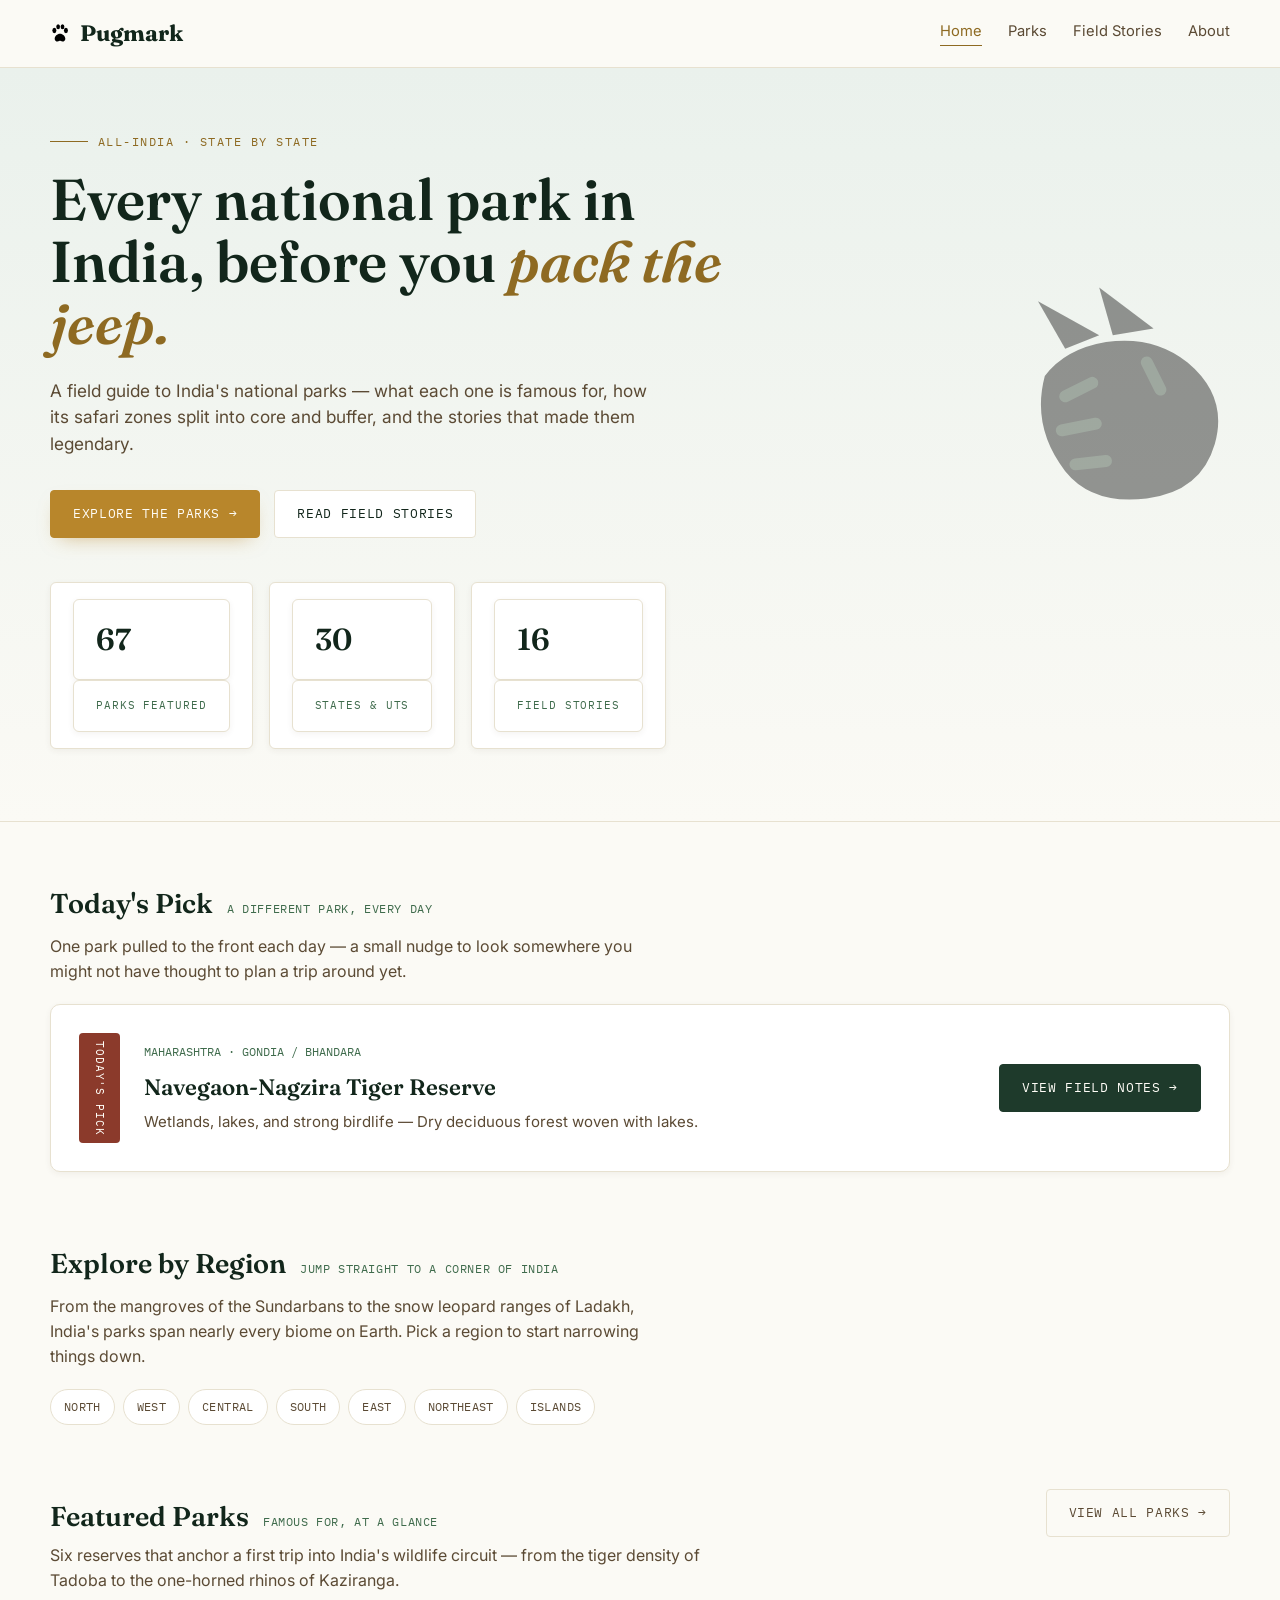
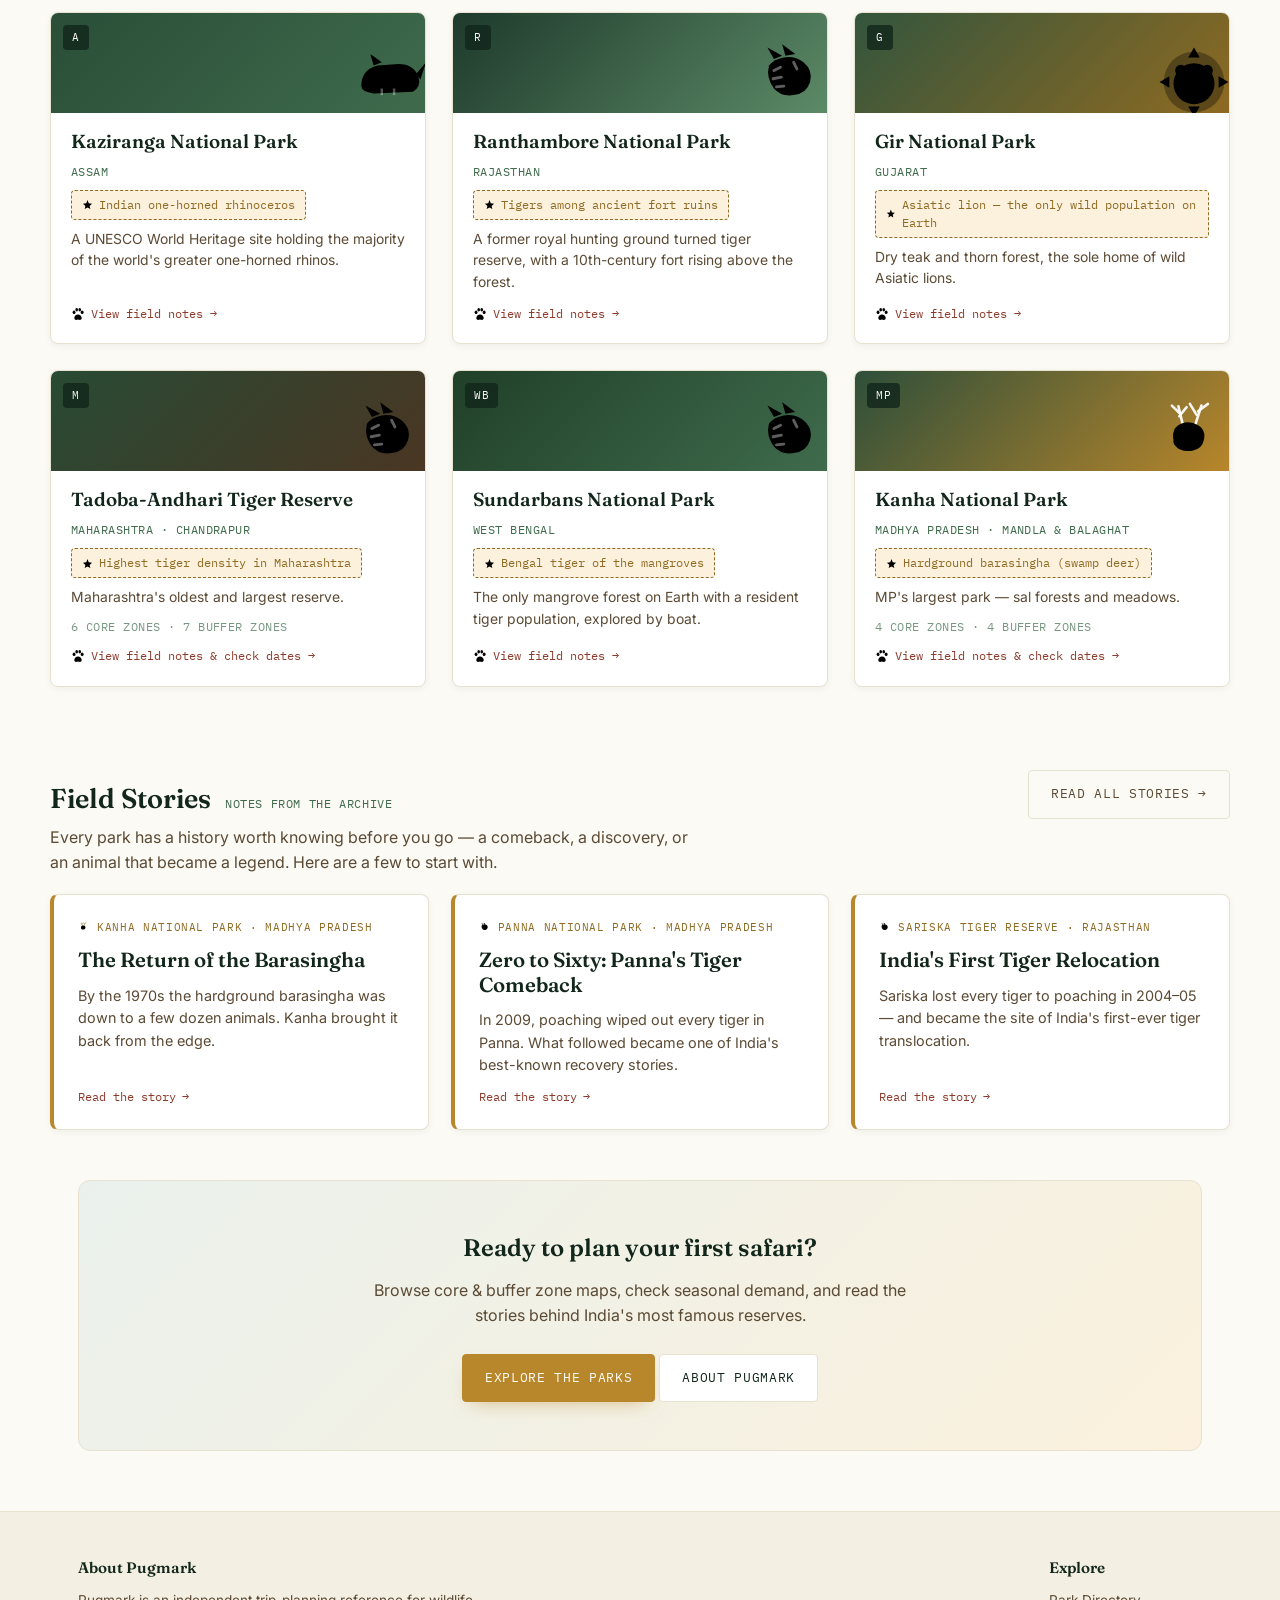
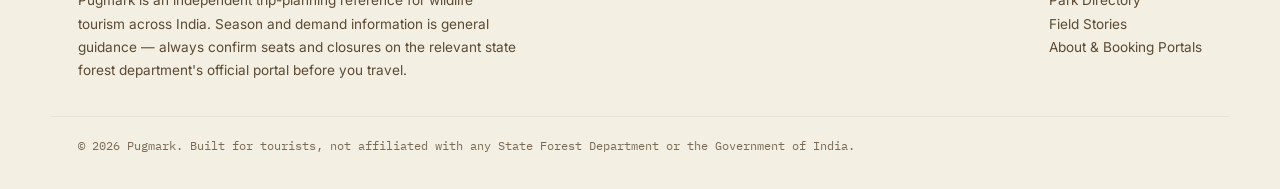
==== pugmark/index.html @ 891b92b7 "Redesign Pugmark with a light theme, wildlife icons, and richer copy - Replace the dark forest palet" ====
<!DOCTYPE html>
<html lang="en">
<head>
<meta charset="UTF-8">
<meta name="viewport" content="width=device-width, initial-scale=1.0">
<title>Pugmark — A Field Guide to India's National Parks</title>
<meta name="description" content="Every national park in India — what each is famous for, safari core/buffer zones, seasonal demand, and the field stories behind them.">
<link rel="icon" href="data:image/svg+xml,%3Csvg xmlns='http://www.w3.org/2000/svg' viewBox='0 0 64 64'%3E%3Crect width='64' height='64' rx='14' fill='%231E3A2B'/%3E%3Cg fill='%23B8862B'%3E%3Cpath d='M32 34c-9 0-17 8-17 16 0 6 4 9 9 9 4 0 7-2 8-2s4 2 8 2c5 0 9-3 9-9 0-8-8-16-17-16z'/%3E%3Cellipse cx='14' cy='24' rx='6.5' ry='8.5'/%3E%3Cellipse cx='26' cy='12' rx='6' ry='8'/%3E%3Cellipse cx='40' cy='12' rx='6' ry='8'/%3E%3Cellipse cx='51' cy='24' rx='6.5' ry='8.5'/%3E%3C/g%3E%3C/svg%3E">
<link rel="preconnect" href="https://fonts.googleapis.com">
<link href="https://fonts.googleapis.com/css2?family=Fraunces:opsz,wght@9..144,400;9..144,500;9..144,600;9..144,700&family=Inter:wght@400;500;600;700&family=IBM+Plex+Mono:wght@400;500;600&display=swap" rel="stylesheet">
<link rel="stylesheet" href="assets/style.css">
<script>document.documentElement.classList.add('js');</script>
</head>
<body>
<a href="#main" class="skip-link">Skip to content</a>

<svg width="0" height="0" style="position:absolute">
  <symbol id="pawIcon" viewBox="0 0 64 64"><path d="M32 34c-9 0-17 8-17 16 0 6 4 9 9 9 4 0 7-2 8-2s4 2 8 2c5 0 9-3 9-9 0-8-8-16-17-16z"/><ellipse cx="14" cy="24" rx="6.5" ry="8.5"/><ellipse cx="26" cy="12" rx="6" ry="8"/><ellipse cx="40" cy="12" rx="6" ry="8"/><ellipse cx="51" cy="24" rx="6.5" ry="8.5"/></symbol>
  <symbol id="starIcon" viewBox="0 0 24 24"><path d="M12 2 L14.7 9.3 L22 10.2 L16.6 15.1 L18.2 22 L12 18.3 L5.8 22 L7.4 15.1 L2 10.2 L9.3 9.3 Z"/></symbol>
  <symbol id="icon-tiger" viewBox="0 0 100 100">
    <path d="M28,22 L20,8 L38,18 Z"/>
    <path d="M42,18 L38,4 L54,16 Z"/>
    <path d="M22,30 Q18,45 28,58 Q36,68 52,66 Q68,64 72,50 Q76,36 64,26 Q54,18 40,20 Q28,22 22,30 Z"/>
    <g stroke="currentColor" stroke-width="3.5" stroke-linecap="round" fill="none" opacity="0.4">
      <path d="M28,36 L36,32"/><path d="M27,46 L37,44"/><path d="M31,56 L40,55"/><path d="M52,26 L56,34"/>
    </g>
  </symbol>
  <symbol id="icon-lion" viewBox="0 0 100 100">
    <circle cx="50" cy="50" r="37" opacity="0.32"/>
    <path d="M50,8 L57,20 L43,20 Z"/><path d="M92,50 L80,57 L80,43 Z"/>
    <path d="M50,92 L43,80 L57,80 Z"/><path d="M8,50 L20,43 L20,57 Z"/>
    <circle cx="50" cy="52" r="25"/>
    <circle cx="34" cy="36" r="7"/><circle cx="66" cy="36" r="7"/>
  </symbol>
  <symbol id="icon-rhino" viewBox="0 0 100 100">
    <path d="M15,55 Q15,35 35,30 L60,28 Q80,28 85,45 Q88,55 78,62 L30,64 Q15,62 15,55 Z"/>
    <path d="M82,40 L94,26 L87,47 Z"/>
    <path d="M30,30 L26,16 L40,26 Z"/>
    <g fill="none" stroke="currentColor" stroke-width="3" opacity="0.35">
      <path d="M40,58 L40,66"/><path d="M55,58 L55,66"/>
    </g>
  </symbol>
  <symbol id="icon-elephant" viewBox="0 0 100 100">
    <path d="M62,30 Q90,30 88,55 Q86,72 62,64 Q75,50 70,38 Q68,32 62,30 Z" opacity="0.85"/>
    <circle cx="45" cy="42" r="26"/>
    <path d="M35,60 Q29,75 37,86 Q41,91 47,86 Q43,80 41,72 Q39,64 41,58 Z"/>
  </symbol>
  <symbol id="icon-leopard" viewBox="0 0 100 100">
    <path d="M26,24 L20,10 L36,20 Z"/><path d="M46,20 L44,6 L58,18 Z"/>
    <path d="M20,32 Q16,47 27,59 Q35,68 51,65 Q66,62 70,48 Q73,34 61,25 Q51,17 38,20 Q26,23 20,32 Z"/>
    <g opacity="0.4">
      <circle cx="32" cy="38" r="3.4"/><circle cx="44" cy="30" r="3.4"/><circle cx="56" cy="36" r="3.4"/>
      <circle cx="30" cy="50" r="3.4"/><circle cx="46" cy="52" r="3.4"/><circle cx="60" cy="48" r="3.4"/>
    </g>
  </symbol>
  <symbol id="icon-snowleopard" viewBox="0 0 100 100">
    <path d="M70,70 Q92,64 90,44 Q88,28 72,26" stroke="currentColor" stroke-width="11" fill="none" stroke-linecap="round" opacity="0.5"/>
    <path d="M26,24 L19,9 L36,20 Z"/><path d="M46,20 L44,5 L59,18 Z"/>
    <path d="M20,32 Q15,48 27,60 Q35,69 51,66 Q67,63 71,48 Q74,33 61,24 Q51,16 38,19 Q25,22 20,32 Z"/>
    <g opacity="0.35">
      <circle cx="32" cy="38" r="3.2"/><circle cx="45" cy="30" r="3.2"/><circle cx="57" cy="37" r="3.2"/>
      <circle cx="30" cy="51" r="3.2"/><circle cx="47" cy="53" r="3.2"/>
    </g>
  </symbol>
  <symbol id="icon-deer" viewBox="0 0 100 100">
    <g stroke="currentColor" stroke-width="3.2" fill="none" stroke-linecap="round">
      <path d="M36,30 L31,9"/><path d="M32,17 L23,8"/><path d="M32,21 L41,10"/>
      <path d="M52,30 L59,8"/><path d="M55,15 L67,6"/><path d="M53,19 L45,6"/>
    </g>
    <path d="M25,50 Q22,35 35,30 Q45,26 55,32 Q65,38 62,50 Q60,61 48,63 Q34,65 28,58 Q24,55 25,50 Z"/>
  </symbol>
  <symbol id="icon-bird" viewBox="0 0 100 100">
    <path d="M38,22 L34,7 L46,20 Z"/>
    <circle cx="46" cy="46" r="23"/>
    <path d="M66,44 L88,36 L68,54 Z"/>
    <path d="M30,58 Q18,68 8,64 Q20,78 38,72 Z" opacity="0.75"/>
  </symbol>
  <symbol id="icon-primate" viewBox="0 0 100 100">
    <circle cx="26" cy="42" r="11"/><circle cx="74" cy="42" r="11"/>
    <circle cx="50" cy="48" r="29"/>
    <ellipse cx="50" cy="56" rx="15" ry="13" opacity="0.4"/>
  </symbol>
  <symbol id="icon-crocodile" viewBox="0 0 100 100">
    <path d="M8,55 Q8,45 24,44 L82,39 Q95,39 95,48 Q95,55 82,55 L24,58 Q8,60 8,55 Z"/>
    <g>
      <path d="M28,44 L32,34 L37,44 Z"/><path d="M42,42 L46,32 L51,42 Z"/><path d="M56,41 L60,31 L65,41 Z"/>
    </g>
    <circle cx="27" cy="41" r="4"/>
  </symbol>
  <symbol id="icon-leaf" viewBox="0 0 100 100">
    <path d="M50,10 C75,20 85,45 65,70 C55,82 40,85 30,80 C20,60 25,30 50,10 Z"/>
    <path d="M50,14 C48,35 45,60 32,78" stroke="currentColor" stroke-width="2.6" fill="none" opacity="0.5" stroke-linecap="round"/>
  </symbol>
</svg>

<header class="site" id="siteHeader">
  <div class="wrap topbar">
    <a href="index.html" class="wordmark"><svg class="paw"><use href="#pawIcon"/></svg> Pugmark</a>
    <button class="nav-toggle" id="navToggle" aria-label="Toggle menu" aria-expanded="false">
      <svg class="icon-menu" viewBox="0 0 24 24" fill="none" stroke="currentColor" stroke-width="2"><line x1="3" y1="6.5" x2="21" y2="6.5"/><line x1="3" y1="12" x2="21" y2="12"/><line x1="3" y1="17.5" x2="21" y2="17.5"/></svg>
      <svg class="icon-x" viewBox="0 0 24 24" fill="none" stroke="currentColor" stroke-width="2"><line x1="5" y1="5" x2="19" y2="19"/><line x1="19" y1="5" x2="5" y2="19"/></svg>
    </button>
    <nav class="nav-links">
      <a href="index.html">Home</a>
      <a href="parks.html">Parks</a>
      <a href="stories.html">Field Stories</a>
      <a href="about.html">About</a>
    </nav>
  </div>
</header>

<main id="main">
  <div class="hero-band">
    <div class="wrap hero">
      <div class="eyebrow reveal"><span class="rule"></span> All-India · State by State</div>
      <h1 class="reveal reveal-1">Every national park in India, before you <em>pack the jeep.</em></h1>
      <p class="lead reveal reveal-2">A field guide to India's national parks — what each one is famous for, how its safari zones split into core and buffer, and the stories that made them legendary.</p>
      <div class="btn-row reveal reveal-3">
        <a class="btn btn-primary" href="parks.html">Explore the parks →</a>
        <a class="btn btn-outline" href="stories.html">Read field stories</a>
      </div>
      <div class="stats reveal reveal-4">
        <div><div class="num" id="statTotal">0</div><div class="lbl">Parks Featured</div></div>
        <div><div class="num" id="statStates">0</div><div class="lbl">States &amp; UTs</div></div>
        <div><div class="num" id="statStories">0</div><div class="lbl">Field Stories</div></div>
      </div>
    </div>
    <svg class="hero-art" viewBox="0 0 100 100" aria-hidden="true"><use href="#icon-tiger"/></svg>
  </div>

  <section class="wrap" style="padding:52px 0 10px">
    <div class="section-heading reveal">
      <h2>Today's Pick</h2>
      <span class="sub">A different park, every day</span>
    </div>
    <p class="reveal reveal-1" style="color:var(--bark); max-width:60ch; margin-top:10px">One park pulled to the front each day — a small nudge to look somewhere you might not have thought to plan a trip around yet.</p>
    <div class="potd reveal reveal-1" id="parkOfDay" style="margin-top:20px"></div>
  </section>

  <section class="wrap" style="padding:52px 0 10px">
    <div class="section-heading reveal">
      <h2>Explore by Region</h2>
      <span class="sub">Jump straight to a corner of India</span>
    </div>
    <p class="reveal reveal-1" style="color:var(--bark); max-width:60ch; margin-top:10px">From the mangroves of the Sundarbans to the snow leopard ranges of Ladakh, India's parks span nearly every biome on Earth. Pick a region to start narrowing things down.</p>
    <div class="region-chips reveal reveal-1" style="margin-top:20px">
      <a href="parks.html?region=North">North</a>
      <a href="parks.html?region=West">West</a>
      <a href="parks.html?region=Central">Central</a>
      <a href="parks.html?region=South">South</a>
      <a href="parks.html?region=East">East</a>
      <a href="parks.html?region=Northeast">Northeast</a>
      <a href="parks.html?region=Islands">Islands</a>
    </div>
  </section>

  <section class="grid-section wrap">
    <div class="section-head-row reveal">
      <div class="section-heading">
        <h2>Featured Parks</h2>
        <span class="sub">Famous for, at a glance</span>
      </div>
      <a class="btn btn-ghost" href="parks.html">View all parks →</a>
    </div>
    <p class="reveal reveal-1" style="color:var(--bark); max-width:65ch; margin-top:6px">Six reserves that anchor a first trip into India's wildlife circuit — from the tiger density of Tadoba to the one-horned rhinos of Kaziranga.</p>
    <div class="grid" id="featuredGrid"></div>
  </section>

  <section class="stories-section wrap">
    <div class="section-head-row reveal">
      <div class="section-heading">
        <h2>Field Stories</h2>
        <span class="sub">Notes from the archive</span>
      </div>
      <a class="btn btn-ghost" href="stories.html">Read all stories →</a>
    </div>
    <p class="reveal reveal-1" style="color:var(--bark); max-width:65ch; margin-top:6px">Every park has a history worth knowing before you go — a comeback, a discovery, or an animal that became a legend. Here are a few to start with.</p>
    <div class="story-grid" id="storyPreviewGrid"></div>
  </section>

  <section class="wrap">
    <div class="cta-banner reveal">
      <h2>Ready to plan your first safari?</h2>
      <p>Browse core &amp; buffer zone maps, check seasonal demand, and read the stories behind India's most famous reserves.</p>
      <div class="btn-row">
        <a class="btn btn-primary" href="parks.html">Explore the parks</a>
        <a class="btn btn-outline" href="about.html">About Pugmark</a>
      </div>
    </div>
  </section>
</main>

<footer id="about">
  <div class="wrap foot-wrap">
    <div style="max-width:440px">
      <h4>About Pugmark</h4>
      <p>Pugmark is an independent trip-planning reference for wildlife tourism across India. Season and demand information is general guidance — always confirm seats and closures on the relevant state forest department's official portal before you travel.</p>
    </div>
    <div>
      <h4>Explore</h4>
      <ul>
        <li><a href="parks.html">Park Directory</a></li>
        <li><a href="stories.html">Field Stories</a></li>
        <li><a href="about.html">About &amp; Booking Portals</a></li>
      </ul>
    </div>
  </div>
  <div class="wrap foot-note">
    <span>© <span data-year></span> Pugmark. Built for tourists, not affiliated with any State Forest Department or the Government of India.</span>
  </div>
</footer>

<button class="back-to-top" id="backToTop" aria-label="Back to top"><svg viewBox="0 0 24 24" fill="none" stroke="currentColor" stroke-width="2"><line x1="4" y1="12" x2="19" y2="12"/><polyline points="13 6 19 12 13 18"/></svg></button>

<script src="assets/data.js"></script>
<script src="assets/app.js"></script>
<script src="assets/site.js"></script>
</body>
</html>
---- pugmark/assets/style.css ----
/* ============================================================
   PUGMARK — shared stylesheet
   Palette: light, white-forward field-guide look with forest-green
   and ochre as accent colors (no dark mode).
   ============================================================ */

:root{
  --canopy:#1E3A2B;
  --canopy-deep:#12261B;
  --moss:#3F6B4C;
  --moss-light:#5C8A67;
  --moss-pale:#EAF1EC;
  --ochre:#B8862B;
  --ochre-deep:#8E6A22;
  --ochre-pale:#FBF1DD;
  --rust:#8B3A2B;
  --bark:#5B4A34;
  --ink:#221E17;
  --paper-line:#E7E1D0;
  --bg:#FBFAF5;
  --bg-alt:#F3EFE2;
  --surface:#FFFFFF;
  --on-accent:#FFFDF7;
  --shadow-soft: 0 16px 32px -16px rgba(30,58,43,0.18);
  --shadow-card: 0 2px 6px rgba(74,54,35,0.06);
  --header-h: 76px;
}

*{box-sizing:border-box; margin:0; padding:0;}
html{scroll-behavior:smooth;}
body{background:var(--bg); color:var(--ink); font-family:'Inter', sans-serif; line-height:1.55; -webkit-font-smoothing:antialiased;}
h1,h2,h3,h4{font-family:'Fraunces', serif; font-weight:600; color:var(--canopy-deep);}
a{color:inherit; text-decoration:none;}
.mono{font-family:'IBM Plex Mono', monospace;}
.wrap{max-width:1180px; margin:0 auto; padding:0 28px;}
a:focus-visible, button:focus-visible, input:focus-visible, select:focus-visible{outline:3px solid var(--ochre); outline-offset:2px;}
.paw{display:inline-block; width:14px; height:14px; vertical-align:middle;}
.paw path{fill:currentColor;}
.hidden{display:none !important;}
img{max-width:100%;}

/* ---------- Reveal-on-scroll ----------
   Visible by default so content never depends on JS to be seen.
   Only hidden-then-faded-in once the page confirms JS is running (see .js below). */
.reveal{opacity:1; transform:none; transition:opacity .6s ease, transform .6s ease;}
.js .reveal{opacity:0; transform:translateY(18px);}
.js .reveal.in{opacity:1; transform:translateY(0);}
.reveal-1{transition-delay:.08s;} .reveal-2{transition-delay:.16s;} .reveal-3{transition-delay:.24s;} .reveal-4{transition-delay:.32s;}
@media (prefers-reduced-motion: reduce){
  .js .reveal{opacity:1; transform:none; transition:none;}
}

/* ---------- Skip link ---------- */
.skip-link{position:absolute; left:-999px; top:0; background:var(--ochre); color:var(--canopy-deep); padding:10px 16px; z-index:1000; font-family:'IBM Plex Mono',monospace; font-size:0.8rem;}
.skip-link:focus{left:12px; top:12px;}

/* ---------- Header / Nav ---------- */
header.site{background:rgba(251,250,245,0.92); backdrop-filter:blur(8px); color:var(--ink); position:sticky; top:0; z-index:50; border-bottom:1px solid var(--paper-line); transition:box-shadow .25s ease;}
header.site.scrolled{box-shadow:0 6px 18px -14px rgba(30,58,43,0.35);}
.topbar{display:flex; align-items:center; justify-content:space-between; padding:16px 0; position:relative; z-index:3; gap:18px;}
.wordmark{display:flex; align-items:center; gap:10px; font-family:'Fraunces', serif; font-size:1.4rem; font-weight:700; color:var(--canopy-deep); flex-shrink:0;}
.wordmark .paw{color:var(--ochre); width:20px; height:20px;}
.nav-links{display:flex; gap:26px; font-size:0.92rem; color:var(--bark); align-items:center;}
.nav-links a{border-bottom:1px solid transparent; padding-bottom:2px; cursor:pointer; white-space:nowrap;}
.nav-links a:hover{border-color:var(--ochre); color:var(--canopy-deep);}
.nav-links a.active{color:var(--ochre-deep); border-color:var(--ochre-deep);}
.nav-toggle{display:none; background:none; border:none; color:var(--canopy-deep); cursor:pointer; padding:6px;}
.nav-toggle svg{width:24px; height:24px;}
.nav-toggle .icon-x{display:none;}
header.site.menu-open .nav-toggle .icon-menu{display:none;}
header.site.menu-open .nav-toggle .icon-x{display:block;}

@media (max-width:860px){
  .nav-links{position:fixed; top:var(--header-h); left:0; right:0; background:var(--surface); border-bottom:1px solid var(--paper-line); flex-direction:column; align-items:flex-start; gap:2px; padding:8px 28px 20px; transform:translateY(-8px); opacity:0; pointer-events:none; transition:opacity .18s ease, transform .18s ease; max-height:calc(100vh - var(--header-h)); overflow-y:auto;}
  header.site.menu-open .nav-links{opacity:1; transform:translateY(0); pointer-events:auto;}
  .nav-links a{width:100%; padding:12px 0; border-bottom:1px solid var(--paper-line) !important;}
  .nav-toggle{display:flex;}
}

/* ---------- Hero ---------- */
.hero-band{background:linear-gradient(180deg, var(--moss-pale) 0%, var(--bg) 100%); position:relative; overflow:hidden; border-bottom:1px solid var(--paper-line);}
.hero{position:relative; z-index:2; padding:64px 0 72px;}
.hero .eyebrow{font-family:'IBM Plex Mono', monospace; font-size:0.78rem; letter-spacing:0.12em; text-transform:uppercase; color:var(--ochre-deep); margin-bottom:18px; display:flex; align-items:center; gap:10px;}
.hero .eyebrow .rule{height:1px; width:38px; background:var(--ochre-deep); display:inline-block;}
.hero h1{color:var(--canopy-deep); font-size:clamp(2.2rem, 5vw, 3.6rem); line-height:1.08; max-width:19ch; font-weight:600;}
.hero h1 em{font-style:italic; color:var(--ochre-deep);}
.hero p.lead{margin-top:22px; max-width:56ch; color:var(--bark); font-size:1.08rem;}
.hero .btn-row{display:flex; gap:14px; margin-top:32px; flex-wrap:wrap;}
.hero .stats{display:flex; gap:16px; margin-top:44px; flex-wrap:wrap;}
.hero .stats div{background:var(--surface); border:1px solid var(--paper-line); border-radius:6px; padding:16px 22px; box-shadow:var(--shadow-card);}
.hero .stats .num{font-family:'Fraunces',serif; font-size:1.9rem; color:var(--canopy-deep); font-weight:600;}
.hero .stats .lbl{font-family:'IBM Plex Mono', monospace; font-size:0.7rem; text-transform:uppercase; letter-spacing:0.08em; color:var(--moss);}
.hero-art{position:absolute; right:-30px; top:50%; transform:translateY(-50%); width:340px; height:340px; color:var(--moss-light); opacity:0.4; pointer-events:none; z-index:1;}
.hero-art .leaf-back{position:absolute; inset:0; color:var(--ochre); opacity:0.5; width:70%; height:70%; top:15%; left:15%;}
@media (max-width:980px){ .hero-art{display:none;} }

/* Small page hero (non-home pages) */
.page-hero{background:linear-gradient(180deg, var(--moss-pale) 0%, var(--bg) 100%); padding:40px 0 48px; border-bottom:1px solid var(--paper-line);}
.page-hero .eyebrow{font-family:'IBM Plex Mono', monospace; font-size:0.76rem; letter-spacing:0.1em; text-transform:uppercase; color:var(--ochre-deep); margin-bottom:10px;}
.page-hero h1{color:var(--canopy-deep); font-size:clamp(1.9rem, 4vw, 2.6rem);}
.page-hero p{margin-top:14px; max-width:60ch; color:var(--bark);}
.breadcrumb{font-family:'IBM Plex Mono', monospace; font-size:0.74rem; color:var(--bark); margin-bottom:16px; display:flex; gap:8px; flex-wrap:wrap; align-items:center;}
.breadcrumb a:hover{color:var(--ochre-deep);}
.breadcrumb .sep{opacity:0.5;}

/* ---------- Buttons ---------- */
.btn{display:inline-flex; align-items:center; gap:8px; font-family:'IBM Plex Mono', monospace; font-size:0.82rem; text-transform:uppercase; letter-spacing:0.05em; padding:13px 22px; border-radius:4px; cursor:pointer; border:1.5px solid transparent; transition:transform .15s ease, background .15s ease, border-color .15s ease, box-shadow .15s ease;}
.btn:hover{transform:translateY(-2px);}
.btn-primary{background:var(--ochre); color:var(--on-accent); border-color:var(--ochre); box-shadow:0 8px 20px -10px rgba(184,134,43,0.6);}
.btn-primary:hover{background:var(--ochre-deep); border-color:var(--ochre-deep);}
.btn-outline{background:var(--surface); color:var(--canopy-deep); border-color:var(--paper-line);}
.btn-outline:hover{border-color:var(--canopy);}
.btn-dark{background:var(--canopy); color:var(--on-accent); border-color:var(--canopy);}
.btn-dark:hover{background:var(--canopy-deep); border-color:var(--canopy-deep);}
.btn-ghost{background:transparent; color:var(--bark); border-color:var(--paper-line);}
.btn-ghost:hover{background:var(--bg-alt); border-color:var(--bark);}

/* ---------- Controls (search/filter) ---------- */
.controls{position:sticky; top:var(--header-h); z-index:20; background:var(--bg); border-bottom:1px solid var(--paper-line); padding:18px 0;}
.controls .row{display:flex; gap:14px; align-items:center; flex-wrap:wrap;}
.search-box{flex:1 1 240px; position:relative;}
.search-box input{width:100%; padding:12px 16px 12px 40px; border:1.5px solid var(--paper-line); background:var(--surface); border-radius:6px; font-family:'Inter',sans-serif; font-size:0.96rem; color:var(--ink);}
.search-box input:focus{border-color:var(--moss);}
.search-box input::placeholder{color:#9b8f76;}
.search-box svg{position:absolute; left:13px; top:50%; transform:translateY(-50%); width:16px; height:16px; opacity:0.55;}
select.state-select{font-family:'IBM Plex Mono', monospace; font-size:0.8rem; padding:11px 14px; border:1.5px solid var(--paper-line); background:var(--surface); color:var(--ink); border-radius:6px; min-width:180px;}
.region-chips{display:flex; gap:8px; flex-wrap:wrap; margin-top:12px;}
.region-chips button, .region-chips a{font-family:'IBM Plex Mono', monospace; font-size:0.72rem; letter-spacing:0.03em; padding:8px 13px; border:1.5px solid var(--paper-line); background:var(--surface); color:var(--bark); cursor:pointer; border-radius:20px; text-transform:uppercase; display:inline-block; transition:background .15s ease, border-color .15s ease, color .15s ease;}
.region-chips button:hover, .region-chips a:hover{border-color:var(--moss); color:var(--canopy-deep);}
.region-chips button.active{background:var(--canopy); color:var(--on-accent); border-color:var(--canopy);}
.result-count{font-family:'IBM Plex Mono', monospace; font-size:0.78rem; color:var(--bark); opacity:0.75; margin-top:12px;}

/* ---------- Grid / Cards ---------- */
.grid-section{padding:52px 0 30px;}
.grid{display:grid; grid-template-columns:repeat(auto-fill, minmax(300px, 1fr)); gap:26px; margin-top:20px;}
.card{background:var(--surface); border:1px solid var(--paper-line); border-radius:8px; overflow:hidden; cursor:pointer; transition:transform .18s ease, box-shadow .18s ease, border-color .18s ease; display:flex; flex-direction:column; box-shadow:var(--shadow-card);}
.card:hover{transform:translateY(-4px); box-shadow:var(--shadow-soft); border-color:var(--moss-light);}
.card-art{height:100px; position:relative; overflow:hidden; display:flex; align-items:flex-end; padding:0;}
.card-badge{position:absolute; top:12px; left:12px; z-index:2; font-family:'IBM Plex Mono', monospace; font-size:0.66rem; text-transform:uppercase; letter-spacing:0.06em; background:rgba(18,38,27,0.82); color:var(--on-accent); padding:4px 9px; border-radius:4px;}
.card-animal{position:absolute; right:-6px; bottom:-10px; width:82px; height:82px; color:rgba(255,255,255,0.92); pointer-events:none; transition:transform .25s ease;}
.card:hover .card-animal{transform:scale(1.08) translateY(-2px);}
.card-body{padding:18px 20px 20px; display:flex; flex-direction:column; gap:9px; flex:1;}
.card-body h3{font-size:1.18rem; line-height:1.18;}
.card-loc{font-family:'IBM Plex Mono', monospace; font-size:0.74rem; color:var(--moss); text-transform:uppercase; letter-spacing:0.04em;}
.famous-chip{display:inline-flex; align-items:center; gap:6px; font-family:'IBM Plex Mono', monospace; font-size:0.72rem; background:var(--ochre-pale); border:1px dashed var(--ochre-deep); color:var(--ochre-deep); padding:5px 10px; border-radius:4px; width:fit-content;}
.famous-chip svg{width:11px; height:11px;}
.card-note{font-size:0.87rem; color:var(--bark); flex:1;}
.card-cta{font-family:'IBM Plex Mono', monospace; font-size:0.76rem; color:var(--rust); display:flex; align-items:center; gap:6px; margin-top:2px;}
.card:hover .card-cta{text-decoration:underline;}
.s-closed{background:#B6503E;} .s-veryhigh{background:#8E6A22;} .s-high{background:#B8862B;} .s-moderate{background:#7C9A75;} .s-low{background:#3F6B4C;}

.section-heading{display:flex; align-items:baseline; gap:14px; margin-top:8px; flex-wrap:wrap;}
.section-heading h2{font-size:1.7rem;}
.section-heading .sub{font-family:'IBM Plex Mono', monospace; font-size:0.76rem; color:var(--moss); text-transform:uppercase; letter-spacing:0.05em;}
.section-head-row{display:flex; align-items:flex-end; justify-content:space-between; gap:20px; flex-wrap:wrap;}

/* ---------- Park-of-the-day ---------- */
.potd{background:var(--surface); border:1px solid var(--paper-line); border-radius:10px; padding:28px; display:grid; grid-template-columns:auto 1fr auto; gap:24px; align-items:center; box-shadow:var(--shadow-card);}
.potd .potd-badge{font-family:'IBM Plex Mono', monospace; font-size:0.7rem; text-transform:uppercase; letter-spacing:0.08em; color:var(--on-accent); background:var(--rust); padding:8px 12px; border-radius:4px; writing-mode:vertical-rl; text-orientation:mixed;}
.potd h3{font-size:1.4rem; margin-bottom:6px;}
.potd .potd-loc{font-family:'IBM Plex Mono', monospace; font-size:0.78rem; color:var(--moss); text-transform:uppercase; margin-bottom:8px;}
.potd p{font-size:0.94rem; color:var(--bark);}
@media (max-width:640px){ .potd{grid-template-columns:1fr;} .potd .potd-badge{writing-mode:horizontal-tb; width:fit-content;} }

/* ---------- Detail pages (park + story) ---------- */
.detail-hero{background:linear-gradient(180deg, var(--moss-pale) 0%, var(--bg) 100%); padding:36px 0 36px; border-bottom:1px solid var(--paper-line);}
.detail-hero-row{display:flex; align-items:center; gap:22px;}
.detail-animal{width:64px; height:64px; flex-shrink:0; color:var(--canopy); background:var(--surface); border:1px solid var(--paper-line); border-radius:50%; padding:12px; box-shadow:var(--shadow-card);}
@media (max-width:560px){ .detail-animal{display:none;} }
.detail-hero .badge{font-family:'IBM Plex Mono',monospace; font-size:0.72rem; text-transform:uppercase; letter-spacing:0.08em; color:var(--ochre-deep); margin-bottom:8px; display:block;}
.detail-hero h1{color:var(--canopy-deep); font-size:clamp(1.7rem, 4vw, 2.4rem);}
.detail-hero .loc{font-family:'IBM Plex Mono', monospace; font-size:0.82rem; color:var(--bark); margin-top:8px;}
.detail-body{padding:36px 0 70px;}
.famous-callout{display:flex; align-items:center; gap:12px; background:var(--ochre-pale); border-left:4px solid var(--ochre); padding:14px 18px; border-radius:0 6px 6px 0; margin-bottom:26px;}
.famous-callout .fc-label{font-family:'IBM Plex Mono', monospace; font-size:0.66rem; text-transform:uppercase; letter-spacing:0.07em; color:var(--ochre-deep); display:block;}
.famous-callout .fc-value{font-family:'Fraunces', serif; font-weight:600; font-size:1.15rem; color:var(--canopy-deep);}
.meta-row{display:flex; flex-wrap:wrap; gap:26px; padding-bottom:22px; margin-bottom:22px; border-bottom:1px dashed var(--paper-line);}
.meta-item .k{font-family:'IBM Plex Mono', monospace; font-size:0.68rem; text-transform:uppercase; letter-spacing:0.06em; color:var(--moss); margin-bottom:3px;}
.meta-item .v{font-family:'Fraunces', serif; font-size:1.02rem; color:var(--ink); font-weight:600;}
.desc{font-size:0.98rem; color:var(--bark); margin-bottom:26px; max-width:70ch;}
.section-label{font-family:'IBM Plex Mono', monospace; font-size:0.74rem; text-transform:uppercase; letter-spacing:0.08em; color:var(--rust); display:flex; align-items:center; gap:8px; margin-bottom:14px;}
.section-label .rule{height:1px; flex:1; background:var(--paper-line);}
.zone-group{margin-bottom:18px;}
.zone-group-title{display:flex; align-items:center; gap:8px; font-family:'IBM Plex Mono', monospace; font-size:0.7rem; text-transform:uppercase; letter-spacing:0.07em; color:var(--bark); margin-bottom:8px;}
.zone-group-title .count{color:var(--bark); opacity:0.6; text-transform:none; letter-spacing:0;}
.zones{display:flex; flex-direction:column; gap:0; border:1px solid var(--paper-line); border-radius:6px; overflow:hidden;}
.zone-row{display:flex; align-items:center; gap:14px; padding:11px 16px; font-size:0.9rem; background:var(--surface);}
.zone-row:nth-child(even){background:var(--bg-alt);}
.zone-code{font-family:'IBM Plex Mono', monospace; font-size:0.72rem; color:var(--on-accent); padding:2px 8px; border-radius:4px; min-width:34px; text-align:center;}
.zone-code.core{background:var(--canopy);}
.zone-code.buffer{background:var(--ochre-deep);}
.zone-note{font-size:0.85rem; color:var(--bark); font-style:italic; margin-top:10px; padding:10px 14px; background:var(--ochre-pale); border-left:3px solid var(--ochre); border-radius:0 4px 4px 0;}
.legend-zone{display:flex; gap:18px; margin-top:10px; flex-wrap:wrap;}
.legend-zone div{display:flex; align-items:center; gap:6px; font-family:'IBM Plex Mono', monospace; font-size:0.68rem; color:var(--bark); text-transform:uppercase;}
.legend-zone .sw{width:22px; height:12px; border-radius:2px; display:inline-block;}

.almanac{margin-bottom:30px;}
.almanac-strip{display:flex; gap:3px;}
.almanac-strip .m{flex:1; text-align:center;}
.almanac-strip .m .bar{height:34px; border-radius:4px; margin-bottom:6px;}
.almanac-strip .m .lbl{font-family:'IBM Plex Mono', monospace; font-size:0.62rem; color:var(--bark); text-transform:uppercase;}
.legend{display:flex; gap:16px; flex-wrap:wrap; margin-top:14px;}
.legend div{display:flex; align-items:center; gap:6px; font-family:'IBM Plex Mono', monospace; font-size:0.68rem; color:var(--bark); text-transform:uppercase;}
.legend span.dot{width:9px; height:9px; border-radius:1px; display:inline-block;}

.ledger{border:1px solid var(--paper-line); border-radius:8px; padding:22px 22px 24px; background:var(--surface); box-shadow:var(--shadow-card);}
.ledger-top{display:flex; gap:14px; align-items:flex-end; flex-wrap:wrap;}
.ledger label{font-family:'IBM Plex Mono', monospace; font-size:0.7rem; text-transform:uppercase; letter-spacing:0.06em; color:var(--moss); display:block; margin-bottom:6px;}
.ledger input[type=date]{font-family:'IBM Plex Mono', monospace; padding:10px 12px; border:1.5px solid var(--paper-line); background:var(--surface); border-radius:6px; font-size:0.88rem; color:var(--ink);}
.check-btn{font-family:'IBM Plex Mono', monospace; text-transform:uppercase; letter-spacing:0.05em; font-size:0.8rem; background:var(--rust); color:var(--on-accent); border:none; padding:11px 20px; border-radius:6px; cursor:pointer; transition:background .15s ease;}
.check-btn:hover{background:#722e22;}
.stamp-result{margin-top:22px; display:none; position:relative;}
.stamp-result.show{display:block;}
.stamp-card{border:1px solid var(--paper-line); border-radius:8px; padding:18px 20px; position:relative; overflow:hidden; background:var(--bg-alt);}
.stamp-watermark{position:absolute; top:8px; right:-30px; transform:rotate(18deg); font-family:'IBM Plex Mono', monospace; font-weight:700; font-size:0.72rem; letter-spacing:0.14em; color:var(--rust); border:2px solid var(--rust); padding:3px 34px; opacity:0.55; text-transform:uppercase;}
.stamp-status{display:flex; align-items:center; gap:10px; margin-bottom:8px;}
.stamp-status .dot{width:12px; height:12px; border-radius:50%;}
.stamp-status .label{font-family:'Fraunces',serif; font-weight:600; font-size:1.15rem;}
.stamp-note{font-size:0.88rem; color:var(--bark); margin-bottom:14px; max-width:52ch;}
.book-btn{display:inline-flex; align-items:center; gap:8px; background:var(--canopy); color:var(--on-accent); text-decoration:none; font-family:'IBM Plex Mono', monospace; font-size:0.8rem; text-transform:uppercase; letter-spacing:0.05em; padding:11px 18px; border-radius:6px; transition:background .15s ease;}
.book-btn:hover{background:var(--canopy-deep);}
.disclaimer-line{font-size:0.74rem; color:var(--bark); opacity:0.75; margin-top:12px; font-family:'IBM Plex Mono', monospace;}
.simple-note{border:1px solid var(--paper-line); border-radius:8px; padding:16px 18px; font-size:0.9rem; color:var(--bark); background:var(--surface);}

.not-found{padding:80px 0; text-align:center;}
.not-found h1{font-size:2rem; margin-bottom:14px;}
.not-found p{color:var(--bark); margin-bottom:24px;}

/* ---------- Stories ---------- */
.stories-section{padding:52px 0 30px;}
.story-grid{display:grid; grid-template-columns:repeat(auto-fill, minmax(300px,1fr)); gap:22px; margin-top:20px;}
.story-card{background:var(--surface); border:1px solid var(--paper-line); border-left:4px solid var(--ochre); border-radius:8px; padding:24px 24px 22px; cursor:pointer; transition:transform .18s ease, box-shadow .18s ease, border-color .18s ease; display:flex; flex-direction:column; gap:12px; box-shadow:var(--shadow-card);}
.story-card:hover{transform:translateY(-3px); box-shadow:var(--shadow-soft); border-left-color:var(--rust);}
.story-tag{font-family:'IBM Plex Mono', monospace; font-size:0.68rem; text-transform:uppercase; letter-spacing:0.06em; color:var(--ochre-deep); display:flex; align-items:center; gap:7px;}
.story-card h3{color:var(--canopy-deep); font-size:1.28rem; line-height:1.2;}
.story-teaser{color:var(--bark); font-size:0.9rem; flex:1;}
.story-read{font-family:'IBM Plex Mono', monospace; font-size:0.74rem; color:var(--rust); display:flex; align-items:center; gap:6px;}
.story-body p{margin-bottom:16px; font-size:0.98rem; color:var(--ink); line-height:1.7; max-width:70ch;}
.story-body p:first-of-type::first-letter{font-family:'Fraunces',serif; font-size:2.6rem; font-weight:600; float:left; line-height:0.85; margin:6px 8px 0 0; color:var(--canopy-deep);}
.related-strip{display:flex; gap:14px; flex-wrap:wrap; margin-top:14px;}
.related-strip a{font-family:'IBM Plex Mono', monospace; font-size:0.76rem; padding:9px 14px; border:1px solid var(--paper-line); border-radius:20px; color:var(--bark); background:var(--surface);}
.related-strip a:hover{border-color:var(--moss); color:var(--canopy-deep);}

/* ---------- About page ---------- */
.about-grid{display:grid; grid-template-columns:1.3fr 1fr; gap:46px; padding:50px 0 40px; align-items:start;}
.about-grid p{margin-bottom:16px; color:var(--bark); font-size:0.98rem; line-height:1.7;}
.portal-list{list-style:none; display:flex; flex-direction:column; gap:10px;}
.portal-list a{display:flex; align-items:center; gap:8px; padding:12px 14px; border:1px solid var(--paper-line); border-radius:6px; background:var(--surface); font-size:0.9rem;}
.portal-list a:hover{border-color:var(--ochre);}
.about-card{border:1px solid var(--paper-line); border-radius:8px; padding:22px; background:var(--surface); margin-bottom:24px; box-shadow:var(--shadow-card);}
.about-card h4{font-size:1rem; margin-bottom:10px; font-family:'IBM Plex Mono',monospace; text-transform:uppercase; letter-spacing:0.05em; color:var(--moss);}
@media (max-width:860px){ .about-grid{grid-template-columns:1fr;} }

/* ---------- FAQ accordion ---------- */
.faq-section{padding:10px 0 70px;}
.faq-list{display:flex; flex-direction:column; gap:10px; margin-top:22px;}
.faq-item{border:1px solid var(--paper-line); border-radius:8px; background:var(--surface); overflow:hidden;}
.faq-item summary{list-style:none; cursor:pointer; padding:16px 20px; display:flex; align-items:center; justify-content:space-between; gap:14px; font-family:'Fraunces', serif; font-weight:600; color:var(--canopy-deep); font-size:1.02rem;}
.faq-item summary::-webkit-details-marker{display:none;}
.faq-item summary .plus{font-family:'IBM Plex Mono', monospace; color:var(--ochre-deep); font-size:1.2rem; flex-shrink:0; transition:transform .18s ease;}
.faq-item[open] summary .plus{transform:rotate(45deg);}
.faq-item .faq-body{padding:0 20px 18px; color:var(--bark); font-size:0.94rem; line-height:1.65; max-width:70ch;}

/* ---------- CTA banner ---------- */
.cta-banner{background:linear-gradient(135deg, var(--moss-pale) 0%, var(--ochre-pale) 100%); border:1px solid var(--paper-line); border-radius:12px; padding:48px 40px; margin:20px 0 60px; text-align:center;}
.cta-banner h2{color:var(--canopy-deep);}
.cta-banner p{color:var(--bark); margin-top:12px; max-width:56ch; margin-left:auto; margin-right:auto;}
.cta-banner .btn-row{justify-content:center; margin-top:26px;}

/* ---------- Footer ---------- */
footer{background:var(--bg-alt); color:var(--bark); padding:44px 0 34px; margin-top:20px; border-top:1px solid var(--paper-line);}
footer .foot-wrap{display:flex; justify-content:space-between; gap:30px; flex-wrap:wrap;}
footer h4{color:var(--canopy-deep); font-size:0.95rem; margin-bottom:10px;}
footer p, footer li{font-size:0.85rem; line-height:1.7;}
footer ul{list-style:none;}
footer a{text-decoration:none; color:var(--bark);}
footer a:hover{color:var(--ochre-deep);}
.foot-note{margin-top:34px; padding-top:20px; border-top:1px solid var(--paper-line); font-family:'IBM Plex Mono', monospace; font-size:0.72rem; color:var(--bark); opacity:0.8; display:flex; justify-content:space-between; gap:12px; flex-wrap:wrap;}

.back-to-top{position:fixed; right:22px; bottom:22px; width:44px; height:44px; border-radius:50%; background:var(--canopy); color:var(--on-accent); border:none; cursor:pointer; display:flex; align-items:center; justify-content:center; box-shadow:0 10px 24px -8px rgba(30,58,43,0.5); opacity:0; pointer-events:none; transform:translateY(10px); transition:opacity .2s ease, transform .2s ease; z-index:40;}
.back-to-top.show{opacity:1; pointer-events:auto; transform:translateY(0);}
.back-to-top svg{width:18px; height:18px; transform:rotate(-90deg);}

@media (max-width:640px){
  .hero{padding:44px 0 56px;}
  .meta-row{gap:16px;}
  .almanac-strip .m .lbl{font-size:0.52rem;}
  .cta-banner{padding:36px 22px;}
}
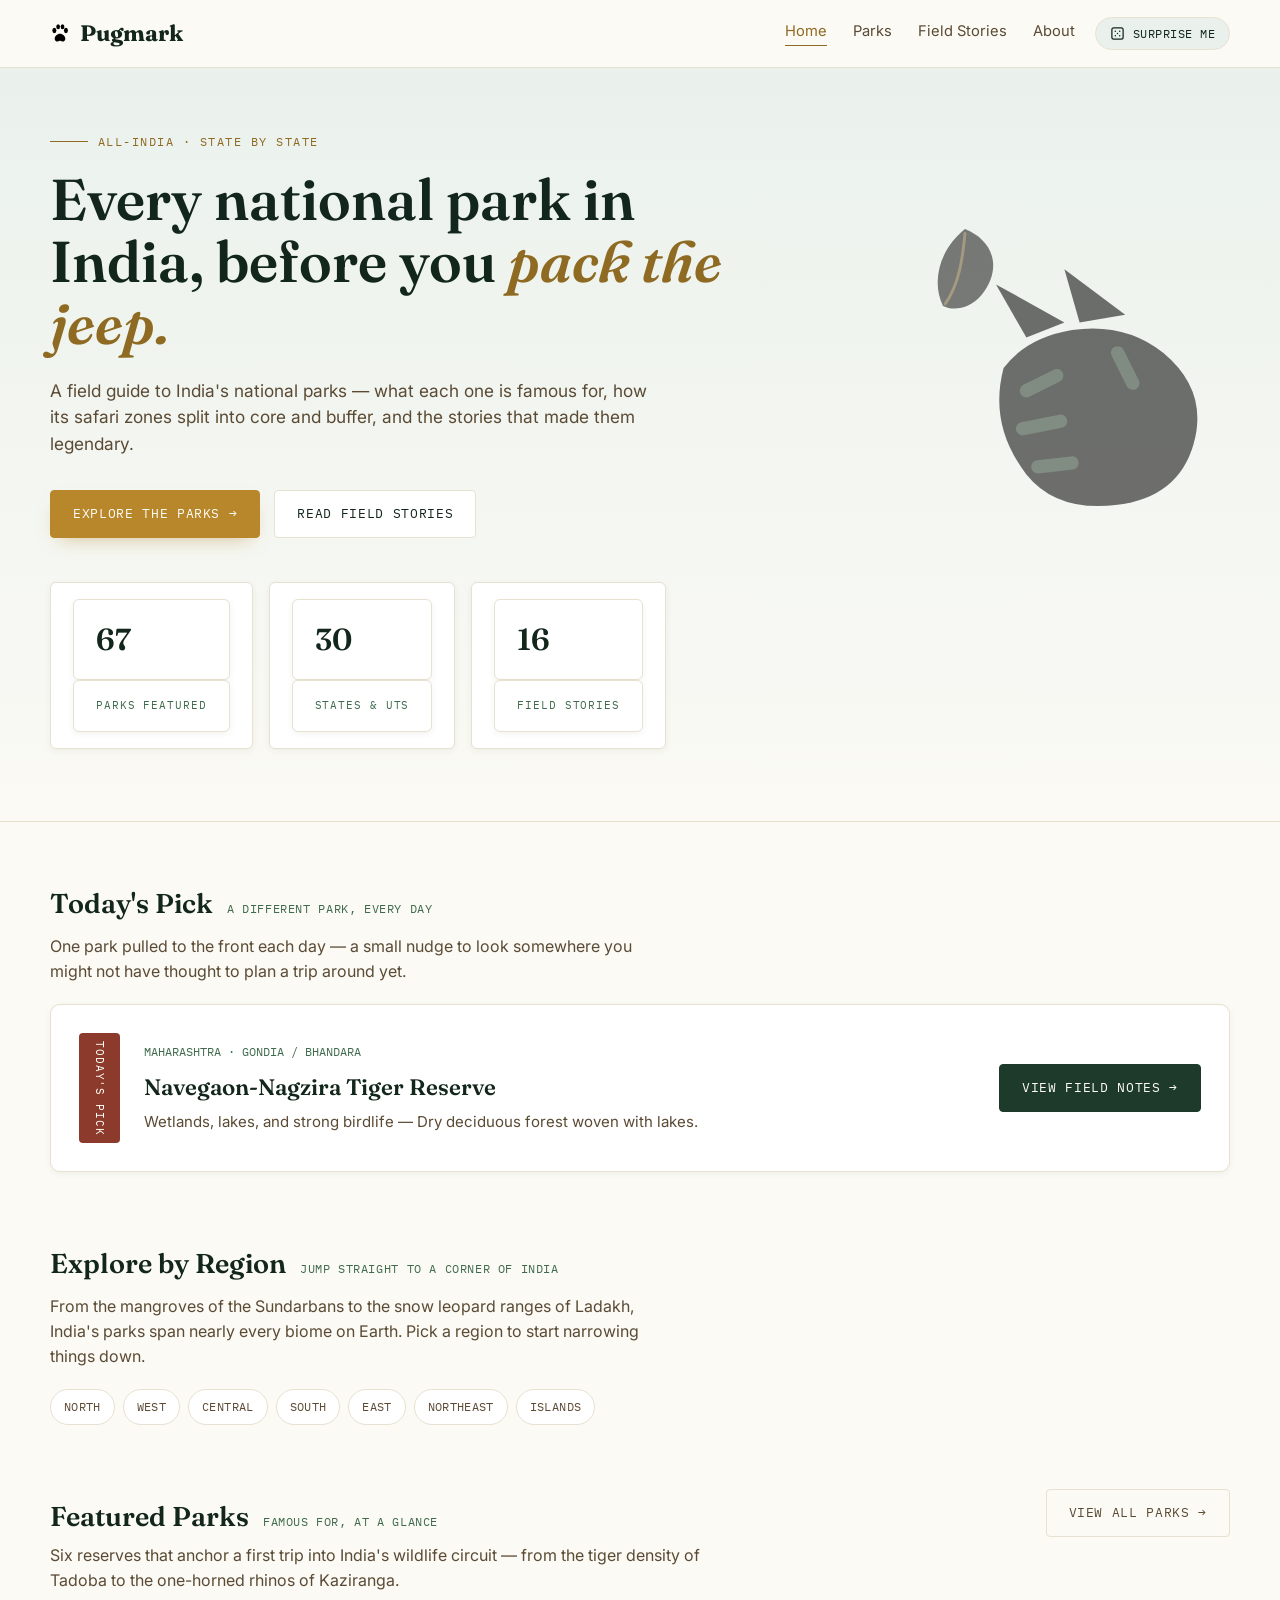
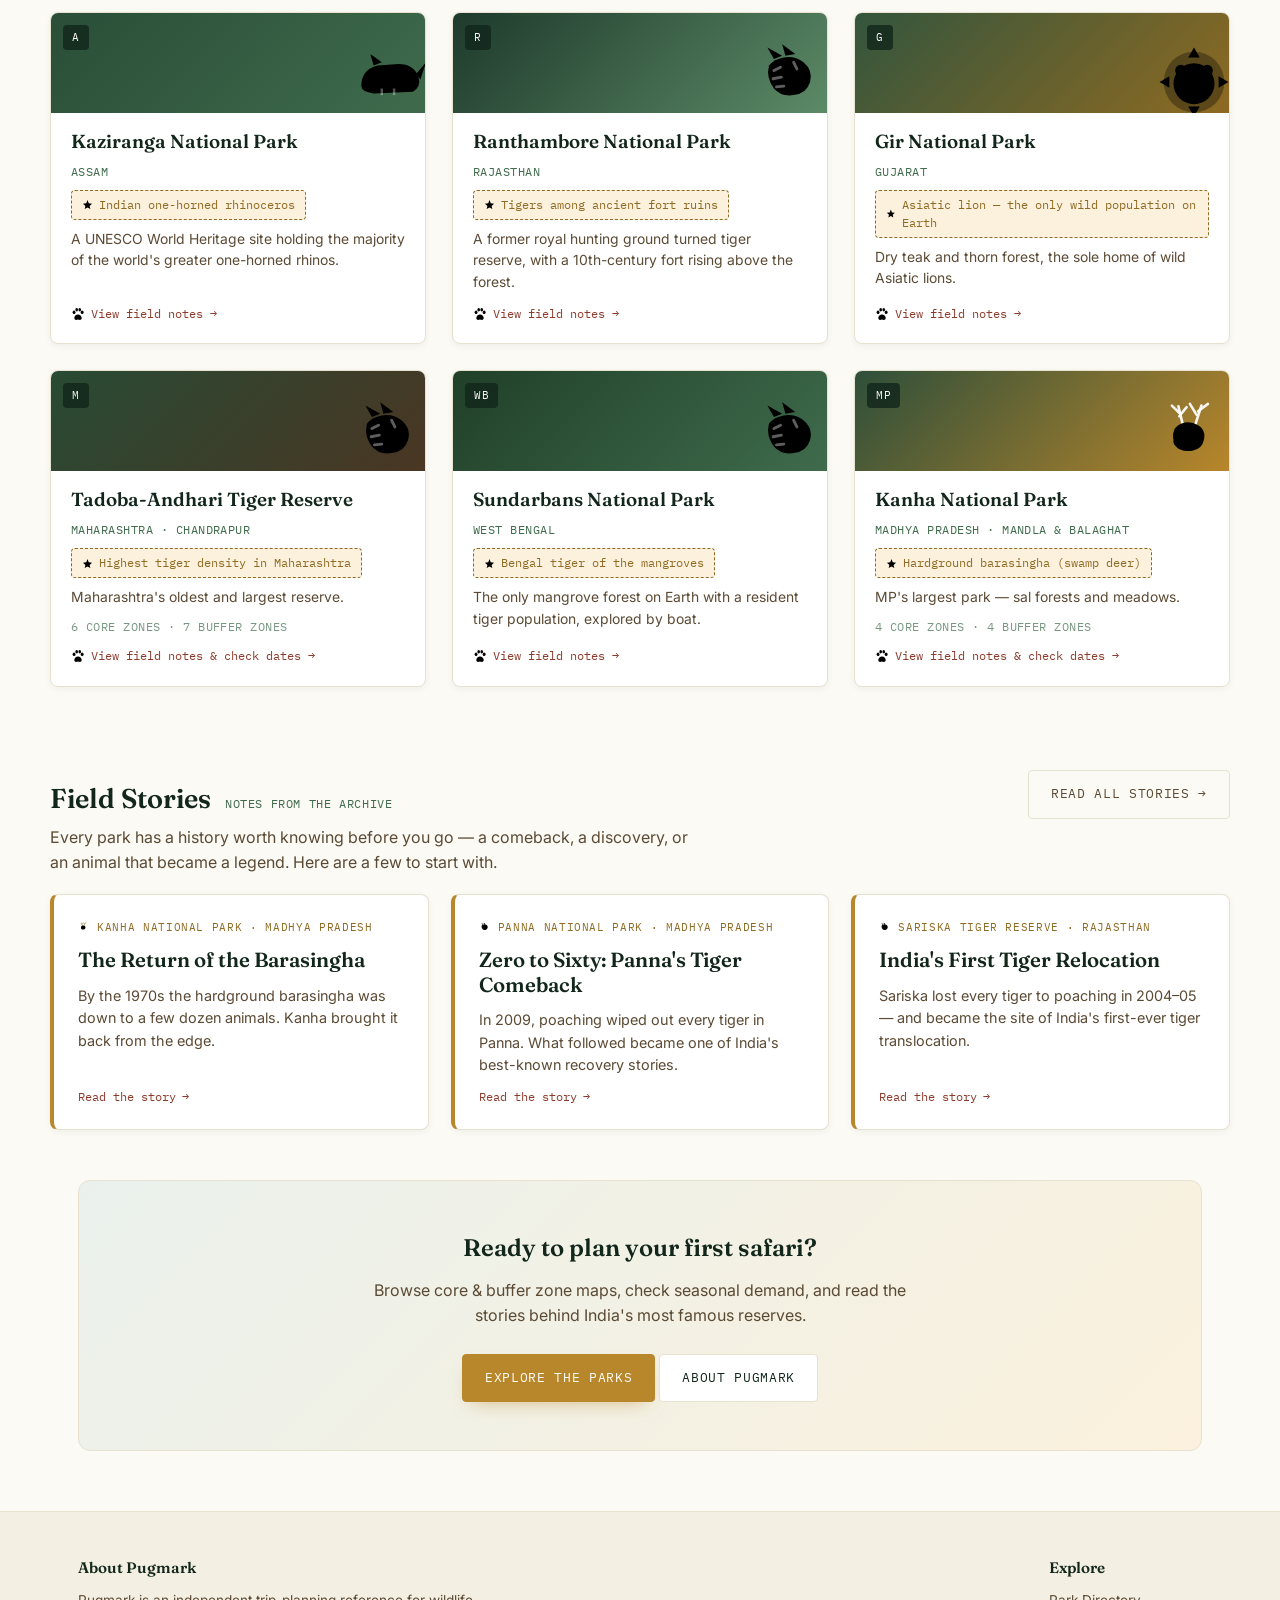
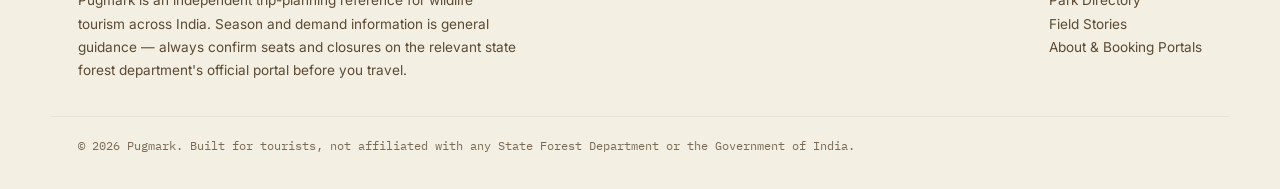
==== commit 9189864e: "Make wildlife art more prominent and add dynamic touches - Enlarge the species icon on park/story de" ====
--- a/pugmark/index.html
+++ b/pugmark/index.html
@@ -96,16 +96,22 @@
 <header class="site" id="siteHeader">
   <div class="wrap topbar">
     <a href="index.html" class="wordmark"><svg class="paw"><use href="#pawIcon"/></svg> Pugmark</a>
-    <button class="nav-toggle" id="navToggle" aria-label="Toggle menu" aria-expanded="false">
-      <svg class="icon-menu" viewBox="0 0 24 24" fill="none" stroke="currentColor" stroke-width="2"><line x1="3" y1="6.5" x2="21" y2="6.5"/><line x1="3" y1="12" x2="21" y2="12"/><line x1="3" y1="17.5" x2="21" y2="17.5"/></svg>
-      <svg class="icon-x" viewBox="0 0 24 24" fill="none" stroke="currentColor" stroke-width="2"><line x1="5" y1="5" x2="19" y2="19"/><line x1="19" y1="5" x2="5" y2="19"/></svg>
-    </button>
-    <nav class="nav-links">
-      <a href="index.html">Home</a>
-      <a href="parks.html">Parks</a>
-      <a href="stories.html">Field Stories</a>
-      <a href="about.html">About</a>
-    </nav>
+    <div class="nav-cluster">
+      <nav class="nav-links">
+        <a href="index.html">Home</a>
+        <a href="parks.html">Parks</a>
+        <a href="stories.html">Field Stories</a>
+        <a href="about.html">About</a>
+      </nav>
+      <button class="surprise-btn" id="surpriseBtn" type="button" title="Jump to a random park">
+        <svg viewBox="0 0 24 24" fill="none" stroke="currentColor" stroke-width="2"><rect x="3" y="3" width="18" height="18" rx="3"/><circle cx="8.5" cy="8.5" r="1.2" fill="currentColor" stroke="none"/><circle cx="15.5" cy="8.5" r="1.2" fill="currentColor" stroke="none"/><circle cx="8.5" cy="15.5" r="1.2" fill="currentColor" stroke="none"/><circle cx="15.5" cy="15.5" r="1.2" fill="currentColor" stroke="none"/><circle cx="12" cy="12" r="1.2" fill="currentColor" stroke="none"/></svg>
+        <span>Surprise me</span>
+      </button>
+      <button class="nav-toggle" id="navToggle" aria-label="Toggle menu" aria-expanded="false">
+        <svg class="icon-menu" viewBox="0 0 24 24" fill="none" stroke="currentColor" stroke-width="2"><line x1="3" y1="6.5" x2="21" y2="6.5"/><line x1="3" y1="12" x2="21" y2="12"/><line x1="3" y1="17.5" x2="21" y2="17.5"/></svg>
+        <svg class="icon-x" viewBox="0 0 24 24" fill="none" stroke="currentColor" stroke-width="2"><line x1="5" y1="5" x2="19" y2="19"/><line x1="19" y1="5" x2="5" y2="19"/></svg>
+      </button>
+    </div>
   </div>
 </header>
 
@@ -125,7 +131,10 @@
         <div><div class="num" id="statStories">0</div><div class="lbl">Field Stories</div></div>
       </div>
     </div>
-    <svg class="hero-art" viewBox="0 0 100 100" aria-hidden="true"><use href="#icon-tiger"/></svg>
+    <div class="hero-art-wrap" aria-hidden="true">
+      <svg class="hero-art" viewBox="0 0 100 100"><use href="#icon-tiger"/></svg>
+      <svg class="hero-art-leaf" viewBox="0 0 100 100"><use href="#icon-leaf"/></svg>
+    </div>
   </div>
 
   <section class="wrap" style="padding:52px 0 10px">
--- a/pugmark/assets/style.css
+++ b/pugmark/assets/style.css
@@ -64,17 +64,25 @@
 .nav-links a{border-bottom:1px solid transparent; padding-bottom:2px; cursor:pointer; white-space:nowrap;}
 .nav-links a:hover{border-color:var(--ochre); color:var(--canopy-deep);}
 .nav-links a.active{color:var(--ochre-deep); border-color:var(--ochre-deep);}
+.surprise-btn{display:inline-flex; align-items:center; gap:8px; font-family:'IBM Plex Mono', monospace; font-size:0.76rem; text-transform:uppercase; letter-spacing:0.04em; color:var(--canopy-deep); background:var(--moss-pale); border:1px solid var(--paper-line); border-radius:20px; padding:8px 14px; cursor:pointer; transition:background .15s ease, border-color .15s ease, transform .15s ease;}
+.surprise-btn svg{width:15px; height:15px; flex-shrink:0;}
+.surprise-btn:hover{border-color:var(--moss); background:var(--surface); transform:translateY(-1px);}
+.surprise-btn.spin svg{animation:spin .5s ease;}
+@keyframes spin{ from{transform:rotate(0);} to{transform:rotate(180deg);} }
+@media (max-width:640px){ .surprise-btn span{display:none;} .surprise-btn{padding:8px 10px;} }
 .nav-toggle{display:none; background:none; border:none; color:var(--canopy-deep); cursor:pointer; padding:6px;}
 .nav-toggle svg{width:24px; height:24px;}
 .nav-toggle .icon-x{display:none;}
 header.site.menu-open .nav-toggle .icon-menu{display:none;}
 header.site.menu-open .nav-toggle .icon-x{display:block;}
 
+.nav-cluster{display:flex; align-items:center; gap:20px;}
 @media (max-width:860px){
   .nav-links{position:fixed; top:var(--header-h); left:0; right:0; background:var(--surface); border-bottom:1px solid var(--paper-line); flex-direction:column; align-items:flex-start; gap:2px; padding:8px 28px 20px; transform:translateY(-8px); opacity:0; pointer-events:none; transition:opacity .18s ease, transform .18s ease; max-height:calc(100vh - var(--header-h)); overflow-y:auto;}
   header.site.menu-open .nav-links{opacity:1; transform:translateY(0); pointer-events:auto;}
   .nav-links a{width:100%; padding:12px 0; border-bottom:1px solid var(--paper-line) !important;}
   .nav-toggle{display:flex;}
+  .nav-cluster{gap:10px;}
 }
 
 /* ---------- Hero ---------- */
@@ -90,9 +98,11 @@
 .hero .stats div{background:var(--surface); border:1px solid var(--paper-line); border-radius:6px; padding:16px 22px; box-shadow:var(--shadow-card);}
 .hero .stats .num{font-family:'Fraunces',serif; font-size:1.9rem; color:var(--canopy-deep); font-weight:600;}
 .hero .stats .lbl{font-family:'IBM Plex Mono', monospace; font-size:0.7rem; text-transform:uppercase; letter-spacing:0.08em; color:var(--moss);}
-.hero-art{position:absolute; right:-30px; top:50%; transform:translateY(-50%); width:340px; height:340px; color:var(--moss-light); opacity:0.4; pointer-events:none; z-index:1;}
-.hero-art .leaf-back{position:absolute; inset:0; color:var(--ochre); opacity:0.5; width:70%; height:70%; top:15%; left:15%;}
-@media (max-width:980px){ .hero-art{display:none;} }
+.hero-art-wrap{position:absolute; right:0; top:0; bottom:0; width:46%; pointer-events:none; z-index:1; overflow:hidden;}
+.hero-art{position:absolute; right:-20px; top:50%; transform:translateY(-50%); width:380px; height:380px; color:var(--moss-light); opacity:0.55; animation:float 6s ease-in-out infinite;}
+.hero-art-leaf{position:absolute; right:260px; top:20%; width:110px; height:110px; color:var(--ochre); opacity:0.5; animation:float 5s ease-in-out infinite; animation-delay:.6s;}
+@media (max-width:980px){ .hero-art-wrap{display:none;} }
+@media (prefers-reduced-motion: reduce){ .hero-art, .hero-art-leaf{animation:none;} }
 
 /* Small page hero (non-home pages) */
 .page-hero{background:linear-gradient(180deg, var(--moss-pale) 0%, var(--bg) 100%); padding:40px 0 48px; border-bottom:1px solid var(--paper-line);}
@@ -163,10 +173,13 @@
 @media (max-width:640px){ .potd{grid-template-columns:1fr;} .potd .potd-badge{writing-mode:horizontal-tb; width:fit-content;} }
 
 /* ---------- Detail pages (park + story) ---------- */
-.detail-hero{background:linear-gradient(180deg, var(--moss-pale) 0%, var(--bg) 100%); padding:36px 0 36px; border-bottom:1px solid var(--paper-line);}
-.detail-hero-row{display:flex; align-items:center; gap:22px;}
-.detail-animal{width:64px; height:64px; flex-shrink:0; color:var(--canopy); background:var(--surface); border:1px solid var(--paper-line); border-radius:50%; padding:12px; box-shadow:var(--shadow-card);}
-@media (max-width:560px){ .detail-animal{display:none;} }
+.detail-hero{background:linear-gradient(180deg, var(--moss-pale) 0%, var(--bg) 100%); padding:36px 0 36px; border-bottom:1px solid var(--paper-line); position:relative; overflow:hidden;}
+.detail-hero-row{display:flex; align-items:center; gap:26px; position:relative; z-index:2;}
+.detail-animal{width:118px; height:118px; flex-shrink:0; color:var(--canopy); background:var(--surface); border:1px solid var(--paper-line); border-radius:50%; padding:22px; box-shadow:var(--shadow-soft); animation:float 5s ease-in-out infinite;}
+.detail-animal-bg{position:absolute; right:-40px; top:-30px; width:280px; height:280px; color:var(--ochre); opacity:0.08; pointer-events:none; z-index:1;}
+@media (max-width:640px){ .detail-animal{width:80px; height:80px; padding:16px;} .detail-animal-bg{display:none;} }
+@keyframes float{ 0%,100%{ transform:translateY(0); } 50%{ transform:translateY(-8px); } }
+@media (prefers-reduced-motion: reduce){ .detail-animal{animation:none;} }
 .detail-hero .badge{font-family:'IBM Plex Mono',monospace; font-size:0.72rem; text-transform:uppercase; letter-spacing:0.08em; color:var(--ochre-deep); margin-bottom:8px; display:block;}
 .detail-hero h1{color:var(--canopy-deep); font-size:clamp(1.7rem, 4vw, 2.4rem);}
 .detail-hero .loc{font-family:'IBM Plex Mono', monospace; font-size:0.82rem; color:var(--bark); margin-top:8px;}
@@ -238,7 +251,7 @@
 .story-body p{margin-bottom:16px; font-size:0.98rem; color:var(--ink); line-height:1.7; max-width:70ch;}
 .story-body p:first-of-type::first-letter{font-family:'Fraunces',serif; font-size:2.6rem; font-weight:600; float:left; line-height:0.85; margin:6px 8px 0 0; color:var(--canopy-deep);}
 .related-strip{display:flex; gap:14px; flex-wrap:wrap; margin-top:14px;}
-.related-strip a{font-family:'IBM Plex Mono', monospace; font-size:0.76rem; padding:9px 14px; border:1px solid var(--paper-line); border-radius:20px; color:var(--bark); background:var(--surface);}
+.related-strip a{font-family:'IBM Plex Mono', monospace; font-size:0.76rem; padding:9px 14px; border:1px solid var(--paper-line); border-radius:20px; color:var(--bark); background:var(--surface); display:inline-flex; align-items:center; gap:7px;}
 .related-strip a:hover{border-color:var(--moss); color:var(--canopy-deep);}
 
 /* ---------- About page ---------- */
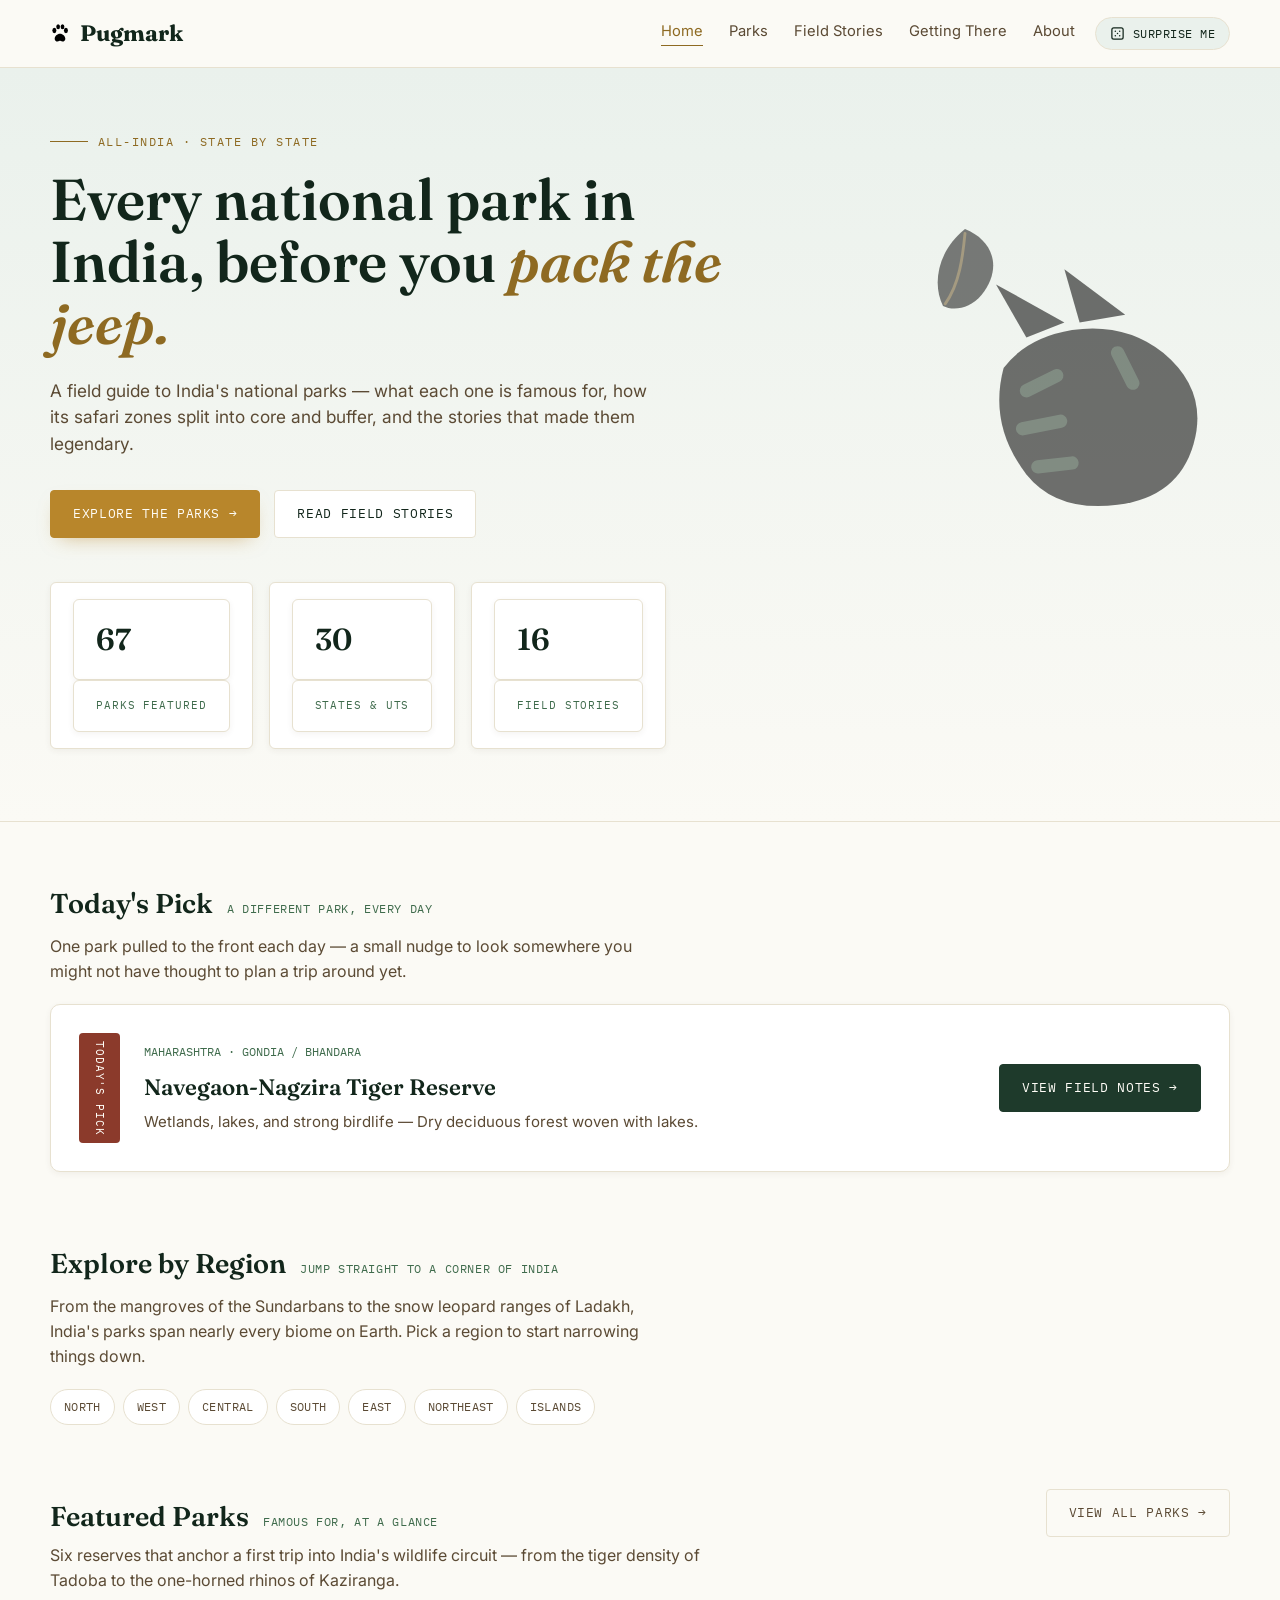
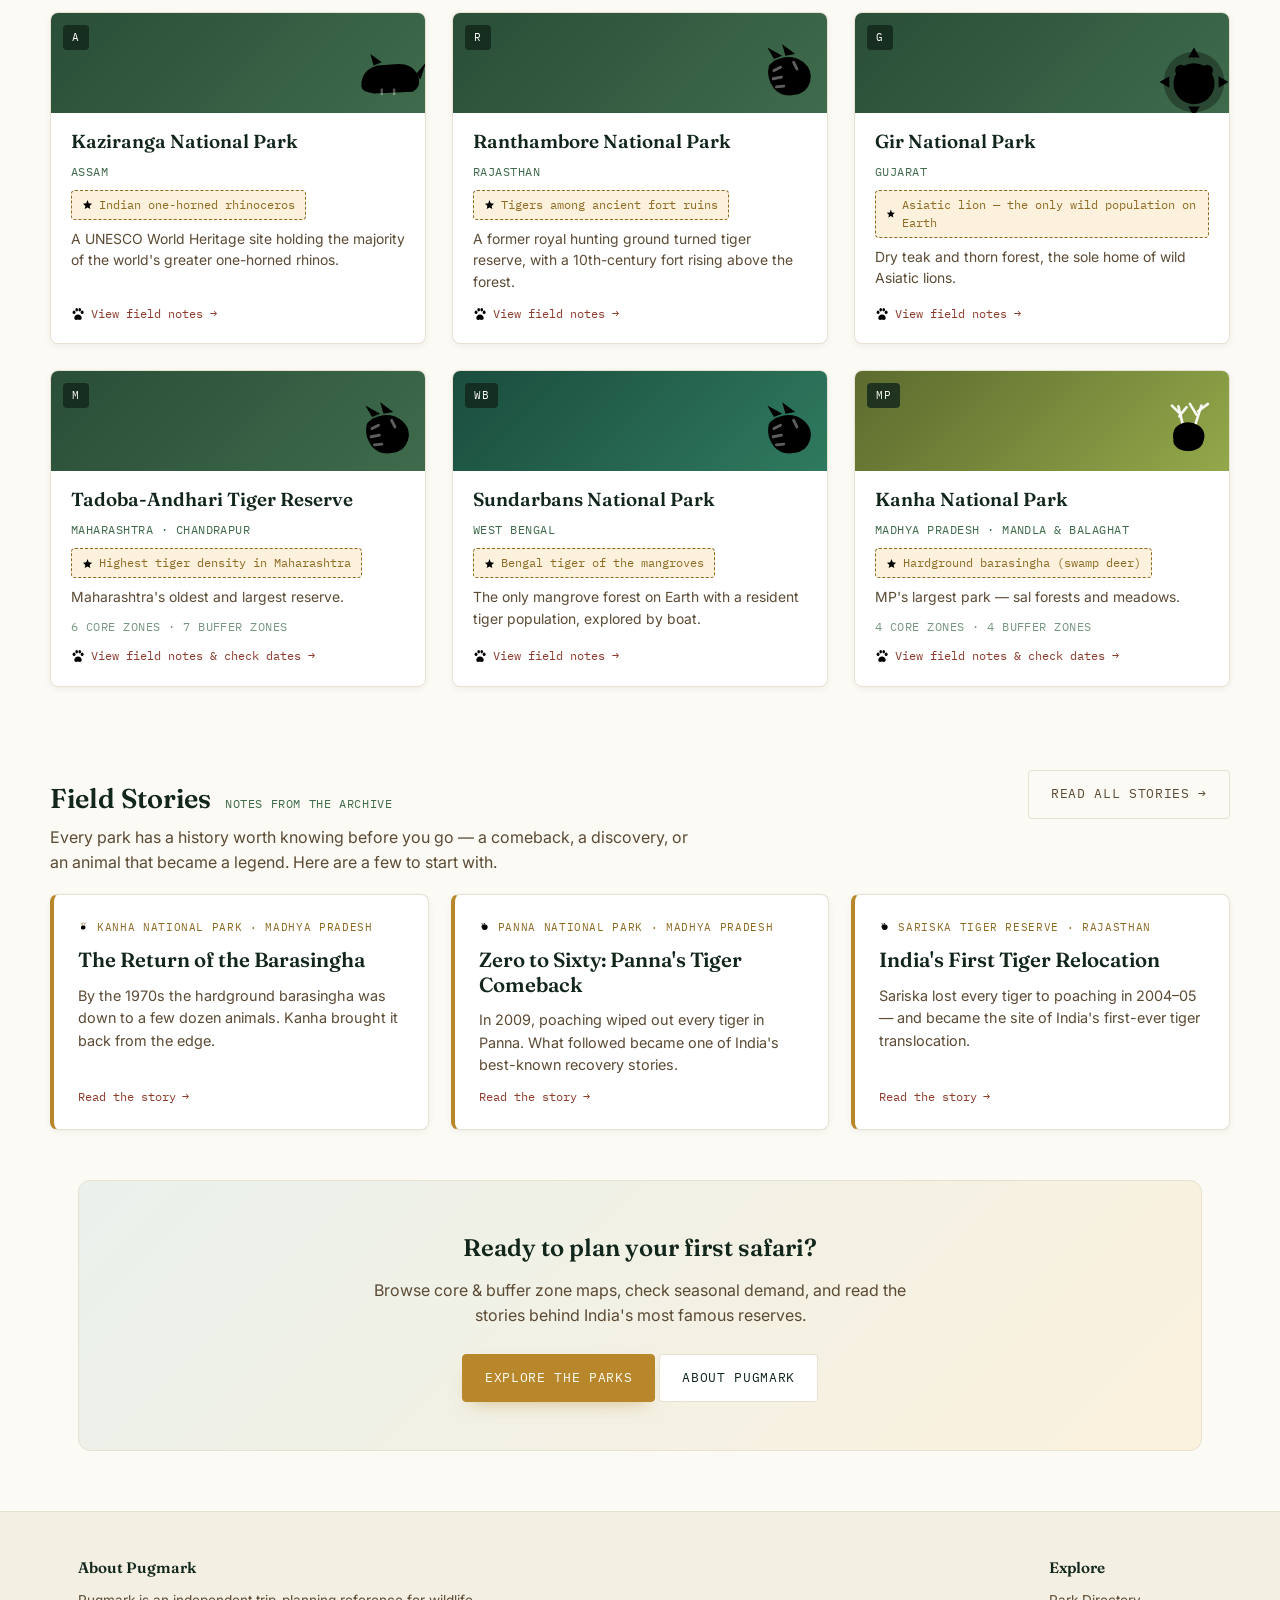
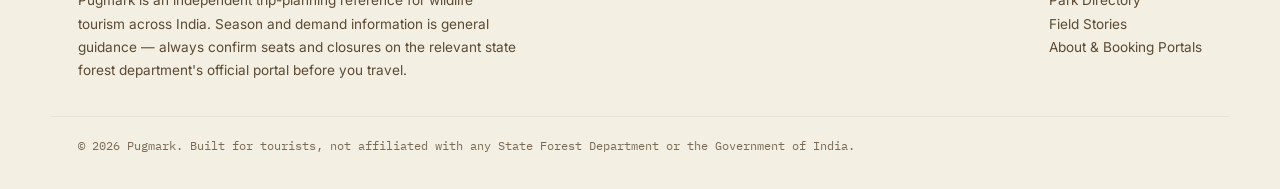
==== commit 510e1b74: "Add "Getting There" page: interactive route finder + per-park access info - All 67 parks now carry n" ====
--- a/pugmark/index.html
+++ b/pugmark/index.html
@@ -101,6 +101,7 @@
         <a href="index.html">Home</a>
         <a href="parks.html">Parks</a>
         <a href="stories.html">Field Stories</a>
+        <a href="getting-there.html">Getting There</a>
         <a href="about.html">About</a>
       </nav>
       <button class="surprise-btn" id="surpriseBtn" type="button" title="Jump to a random park">
--- a/pugmark/assets/style.css
+++ b/pugmark/assets/style.css
@@ -191,6 +191,7 @@
 .meta-item .k{font-family:'IBM Plex Mono', monospace; font-size:0.68rem; text-transform:uppercase; letter-spacing:0.06em; color:var(--moss); margin-bottom:3px;}
 .meta-item .v{font-family:'Fraunces', serif; font-size:1.02rem; color:var(--ink); font-weight:600;}
 .desc{font-size:0.98rem; color:var(--bark); margin-bottom:26px; max-width:70ch;}
+.reach-link{margin-bottom:32px;}
 .section-label{font-family:'IBM Plex Mono', monospace; font-size:0.74rem; text-transform:uppercase; letter-spacing:0.08em; color:var(--rust); display:flex; align-items:center; gap:8px; margin-bottom:14px;}
 .section-label .rule{height:1px; flex:1; background:var(--paper-line);}
 .zone-group{margin-bottom:18px;}
@@ -226,10 +227,15 @@
 .stamp-result.show{display:block;}
 .stamp-card{border:1px solid var(--paper-line); border-radius:8px; padding:18px 20px; position:relative; overflow:hidden; background:var(--bg-alt);}
 .stamp-watermark{position:absolute; top:8px; right:-30px; transform:rotate(18deg); font-family:'IBM Plex Mono', monospace; font-weight:700; font-size:0.72rem; letter-spacing:0.14em; color:var(--rust); border:2px solid var(--rust); padding:3px 34px; opacity:0.55; text-transform:uppercase;}
-.stamp-status{display:flex; align-items:center; gap:10px; margin-bottom:8px;}
-.stamp-status .dot{width:12px; height:12px; border-radius:50%;}
-.stamp-status .label{font-family:'Fraunces',serif; font-weight:600; font-size:1.15rem;}
 .stamp-note{font-size:0.88rem; color:var(--bark); margin-bottom:14px; max-width:52ch;}
+.zone-status-row{display:grid; grid-template-columns:1fr 1fr; gap:14px; margin-bottom:16px;}
+.zone-status-item{background:var(--surface); border:1px solid var(--paper-line); border-radius:8px; padding:14px 16px;}
+.zone-status-head{display:flex; align-items:center; gap:8px;}
+.zone-status-item .dot{width:10px; height:10px; border-radius:50%; flex-shrink:0;}
+.zone-status-title{font-family:'IBM Plex Mono', monospace; font-size:0.7rem; text-transform:uppercase; letter-spacing:0.05em; color:var(--bark);}
+.zone-status-value{font-family:'Fraunces',serif; font-weight:600; font-size:1.05rem; color:var(--ink); margin:5px 0 6px;}
+.zone-status-item .stamp-note{max-width:none; margin-bottom:0; font-size:0.84rem;}
+@media (max-width:560px){ .zone-status-row{grid-template-columns:1fr;} }
 .book-btn{display:inline-flex; align-items:center; gap:8px; background:var(--canopy); color:var(--on-accent); text-decoration:none; font-family:'IBM Plex Mono', monospace; font-size:0.8rem; text-transform:uppercase; letter-spacing:0.05em; padding:11px 18px; border-radius:6px; transition:background .15s ease;}
 .book-btn:hover{background:var(--canopy-deep);}
 .disclaimer-line{font-size:0.74rem; color:var(--bark); opacity:0.75; margin-top:12px; font-family:'IBM Plex Mono', monospace;}
@@ -274,6 +280,33 @@
 .faq-item[open] summary .plus{transform:rotate(45deg);}
 .faq-item .faq-body{padding:0 20px 18px; color:var(--bark); font-size:0.94rem; line-height:1.65; max-width:70ch;}
 
+/* ---------- Getting There: route finder ---------- */
+.route-finder{padding:44px 0 70px;}
+.route-form{display:grid; grid-template-columns:1fr 1fr; gap:20px; background:var(--surface); border:1px solid var(--paper-line); border-radius:10px; padding:26px; box-shadow:var(--shadow-card);}
+.route-label{font-family:'IBM Plex Mono', monospace; font-size:0.72rem; text-transform:uppercase; letter-spacing:0.06em; color:var(--moss); display:block; margin-bottom:8px;}
+.route-form select{width:100%; padding:12px 14px; border:1.5px solid var(--paper-line); background:var(--bg); border-radius:6px; font-family:'Inter',sans-serif; font-size:0.96rem; color:var(--ink);}
+.route-form select:focus{border-color:var(--moss);}
+@media (max-width:640px){ .route-form{grid-template-columns:1fr;} }
+
+.route-result{margin-top:26px;}
+.route-prompt{border:1px dashed var(--paper-line); border-radius:10px; padding:24px; text-align:center; color:var(--bark); font-size:0.94rem;}
+.route-card{border:1px solid var(--paper-line); border-radius:10px; background:var(--surface); box-shadow:var(--shadow-card); overflow:hidden;}
+.route-card-head{background:var(--moss-pale); padding:18px 24px; border-bottom:1px solid var(--paper-line);}
+.route-card-head h3{font-size:1.2rem; margin-bottom:4px;}
+.route-card-head .sub{font-family:'IBM Plex Mono', monospace; font-size:0.76rem; color:var(--moss); text-transform:uppercase; letter-spacing:0.05em;}
+.route-card-body{padding:22px 24px;}
+.route-fact-row{display:flex; flex-wrap:wrap; gap:16px; margin-bottom:20px;}
+.route-fact{flex:1 1 200px; background:var(--bg-alt); border:1px solid var(--paper-line); border-radius:8px; padding:14px 16px;}
+.route-fact .k{font-family:'IBM Plex Mono', monospace; font-size:0.68rem; text-transform:uppercase; letter-spacing:0.05em; color:var(--moss); margin-bottom:4px;}
+.route-fact .v{font-family:'Fraunces', serif; font-weight:600; font-size:0.98rem; color:var(--ink);}
+.route-step{display:flex; gap:14px; align-items:flex-start; padding:14px 0; border-top:1px dashed var(--paper-line);}
+.route-step:first-of-type{border-top:none; padding-top:0;}
+.route-step-icon{width:34px; height:34px; border-radius:50%; background:var(--ochre-pale); color:var(--ochre-deep); flex-shrink:0; display:flex; align-items:center; justify-content:center;}
+.route-step-icon svg{width:18px; height:18px;}
+.route-step-title{font-family:'IBM Plex Mono', monospace; font-size:0.72rem; text-transform:uppercase; letter-spacing:0.05em; color:var(--bark); margin-bottom:3px;}
+.route-step-text{font-size:0.92rem; color:var(--ink); line-height:1.55;}
+.route-note{margin-top:18px; padding:12px 16px; background:var(--ochre-pale); border-left:3px solid var(--ochre); border-radius:0 6px 6px 0; font-size:0.87rem; color:var(--bark); font-style:italic;}
+
 /* ---------- CTA banner ---------- */
 .cta-banner{background:linear-gradient(135deg, var(--moss-pale) 0%, var(--ochre-pale) 100%); border:1px solid var(--paper-line); border-radius:12px; padding:48px 40px; margin:20px 0 60px; text-align:center;}
 .cta-banner h2{color:var(--canopy-deep);}
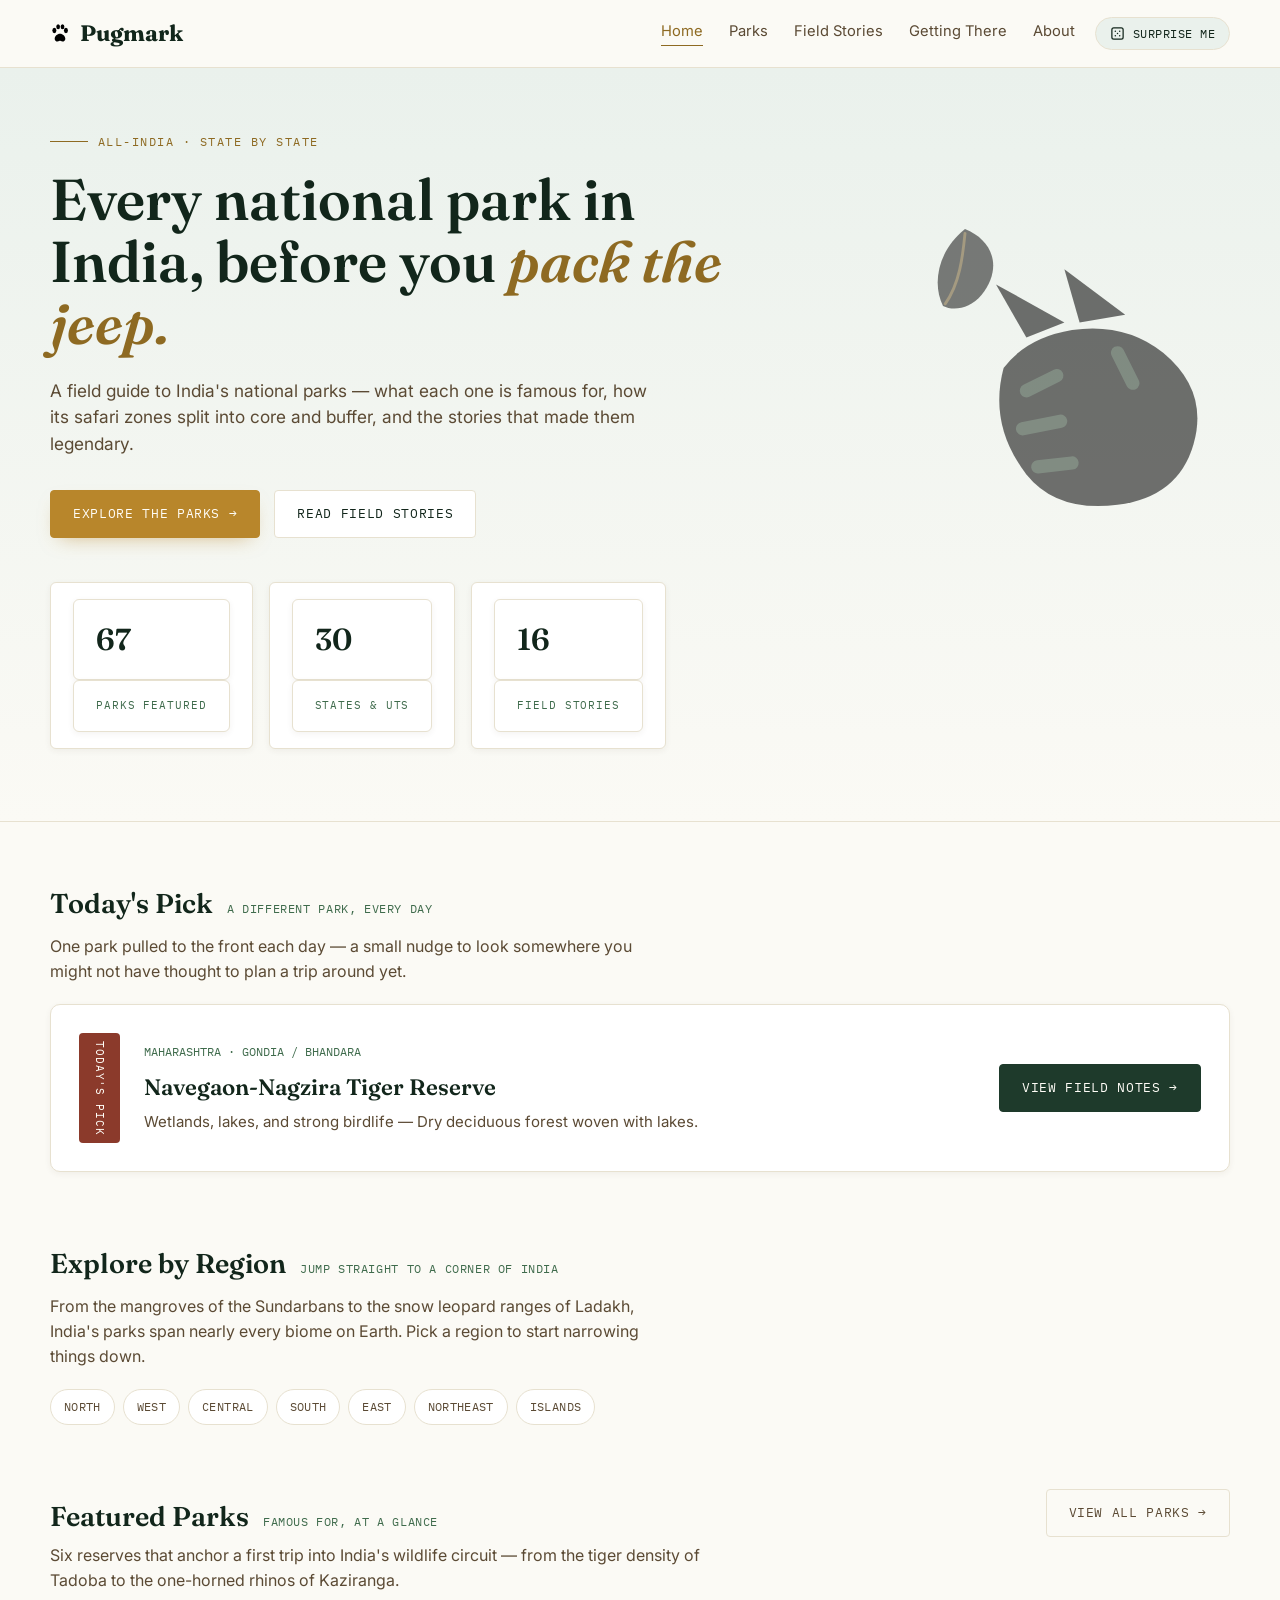
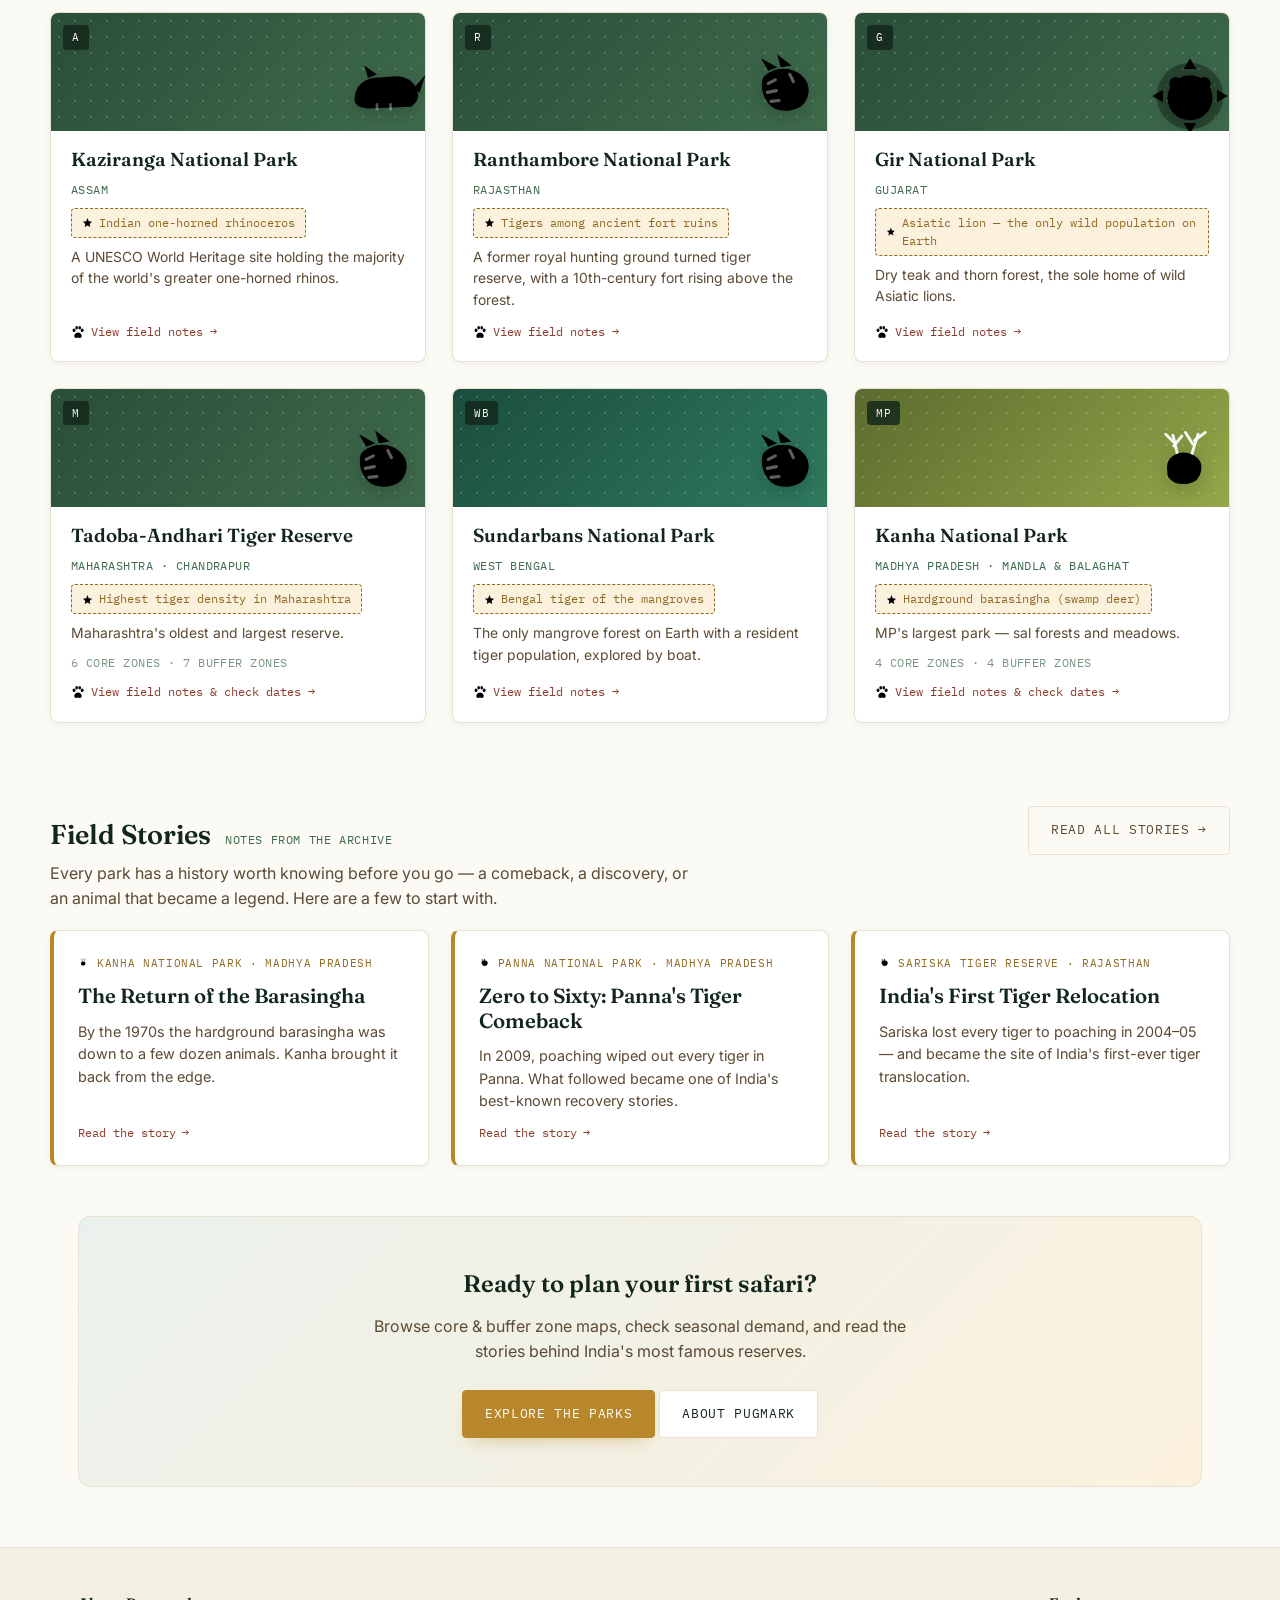
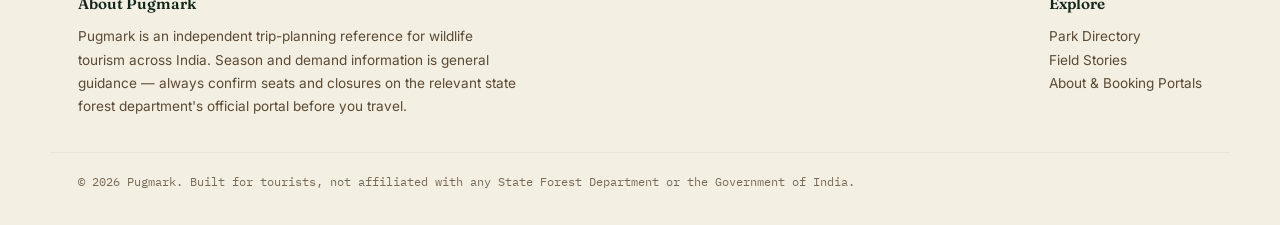
==== commit 11db1eba: "Add live Commons search fallback for photos, bust stale asset cache Photos weren't appearing on the " ====
--- a/pugmark/index.html
+++ b/pugmark/index.html
@@ -8,7 +8,7 @@
 <link rel="icon" href="data:image/svg+xml,%3Csvg xmlns='http://www.w3.org/2000/svg' viewBox='0 0 64 64'%3E%3Crect width='64' height='64' rx='14' fill='%231E3A2B'/%3E%3Cg fill='%23B8862B'%3E%3Cpath d='M32 34c-9 0-17 8-17 16 0 6 4 9 9 9 4 0 7-2 8-2s4 2 8 2c5 0 9-3 9-9 0-8-8-16-17-16z'/%3E%3Cellipse cx='14' cy='24' rx='6.5' ry='8.5'/%3E%3Cellipse cx='26' cy='12' rx='6' ry='8'/%3E%3Cellipse cx='40' cy='12' rx='6' ry='8'/%3E%3Cellipse cx='51' cy='24' rx='6.5' ry='8.5'/%3E%3C/g%3E%3C/svg%3E">
 <link rel="preconnect" href="https://fonts.googleapis.com">
 <link href="https://fonts.googleapis.com/css2?family=Fraunces:opsz,wght@9..144,400;9..144,500;9..144,600;9..144,700&family=Inter:wght@400;500;600;700&family=IBM+Plex+Mono:wght@400;500;600&display=swap" rel="stylesheet">
-<link rel="stylesheet" href="assets/style.css">
+<link rel="stylesheet" href="assets/style.css?v=20260811b">
 <script>document.documentElement.classList.add('js');</script>
 </head>
 <body>
@@ -222,8 +222,8 @@
 
 <button class="back-to-top" id="backToTop" aria-label="Back to top"><svg viewBox="0 0 24 24" fill="none" stroke="currentColor" stroke-width="2"><line x1="4" y1="12" x2="19" y2="12"/><polyline points="13 6 19 12 13 18"/></svg></button>
 
-<script src="assets/data.js"></script>
-<script src="assets/app.js"></script>
-<script src="assets/site.js"></script>
+<script src="assets/data.js?v=20260811b"></script>
+<script src="assets/app.js?v=20260811b"></script>
+<script src="assets/site.js?v=20260811b"></script>
 </body>
 </html>
--- a/pugmark/assets/style.css
+++ b/pugmark/assets/style.css
@@ -145,9 +145,26 @@
 .grid{display:grid; grid-template-columns:repeat(auto-fill, minmax(300px, 1fr)); gap:26px; margin-top:20px;}
 .card{background:var(--surface); border:1px solid var(--paper-line); border-radius:8px; overflow:hidden; cursor:pointer; transition:transform .18s ease, box-shadow .18s ease, border-color .18s ease; display:flex; flex-direction:column; box-shadow:var(--shadow-card);}
 .card:hover{transform:translateY(-4px); box-shadow:var(--shadow-soft); border-color:var(--moss-light);}
-.card-art{height:100px; position:relative; overflow:hidden; display:flex; align-items:flex-end; padding:0;}
-.card-badge{position:absolute; top:12px; left:12px; z-index:2; font-family:'IBM Plex Mono', monospace; font-size:0.66rem; text-transform:uppercase; letter-spacing:0.06em; background:rgba(18,38,27,0.82); color:var(--on-accent); padding:4px 9px; border-radius:4px;}
-.card-animal{position:absolute; right:-6px; bottom:-10px; width:82px; height:82px; color:rgba(255,255,255,0.92); pointer-events:none; transition:transform .25s ease;}
+.card-art{height:118px; position:relative; overflow:hidden; display:flex; align-items:flex-end; padding:0;}
+/* Real photo (see data.js PARK_IMAGES/SPECIES_IMAGES), hidden until app.js's
+   loader confirms one of the candidate URLs actually loaded. */
+.card-photo{position:absolute; inset:0; width:100%; height:100%; object-fit:cover; z-index:0; display:none;}
+.card-art.has-photo .card-photo{display:block;}
+.card-art.has-photo .card-animal{display:none;}
+.card-art.has-photo::before{opacity:0;}
+.photo-credit{position:absolute; right:6px; bottom:4px; z-index:2; font-family:'IBM Plex Mono', monospace; font-size:0.6rem; color:rgba(255,255,255,0.75); text-shadow:0 1px 2px rgba(0,0,0,.6); pointer-events:none;}
+/* Always-on dappled-light texture, layered above the habitat gradient (which is
+   set inline per-card) so it can't be clobbered by the inline background rule. */
+.card-art::before{content:''; position:absolute; inset:0; z-index:1; pointer-events:none;
+  background-image:radial-gradient(rgba(255,255,255,.16) 1px, transparent 1.6px);
+  background-size:16px 16px;}
+/* Cursor-follow glow, positioned via --mx/--my custom props set by app.js on mousemove. */
+.card-art::after{content:''; position:absolute; inset:0; z-index:1; pointer-events:none;
+  background:radial-gradient(160px circle at var(--mx,50%) var(--my,25%), rgba(255,255,255,.32), transparent 65%);
+  opacity:0; transition:opacity .3s ease;}
+.card:hover .card-art::after{opacity:1;}
+.card-badge{position:absolute; top:12px; left:12px; z-index:3; font-family:'IBM Plex Mono', monospace; font-size:0.66rem; text-transform:uppercase; letter-spacing:0.06em; background:rgba(18,38,27,0.82); color:var(--on-accent); padding:4px 9px; border-radius:4px; backdrop-filter:blur(3px);}
+.card-animal{position:absolute; right:-6px; bottom:-10px; width:90px; height:90px; color:rgba(255,255,255,0.92); pointer-events:none; z-index:2; transition:transform .25s ease; filter:drop-shadow(0 6px 10px rgba(0,0,0,.18));}
 .card:hover .card-animal{transform:scale(1.08) translateY(-2px);}
 .card-body{padding:18px 20px 20px; display:flex; flex-direction:column; gap:9px; flex:1;}
 .card-body h3{font-size:1.18rem; line-height:1.18;}
@@ -175,11 +192,17 @@
 /* ---------- Detail pages (park + story) ---------- */
 .detail-hero{background:linear-gradient(180deg, var(--moss-pale) 0%, var(--bg) 100%); padding:36px 0 36px; border-bottom:1px solid var(--paper-line); position:relative; overflow:hidden;}
 .detail-hero-row{display:flex; align-items:center; gap:26px; position:relative; z-index:2;}
-.detail-animal{width:118px; height:118px; flex-shrink:0; color:var(--canopy); background:var(--surface); border:1px solid var(--paper-line); border-radius:50%; padding:22px; box-shadow:var(--shadow-soft); animation:float 5s ease-in-out infinite;}
+.detail-animal-wrap{position:relative; width:118px; height:118px; flex-shrink:0; background:var(--surface); border:1px solid var(--paper-line); border-radius:50%; box-shadow:var(--shadow-soft); overflow:hidden; animation:float 5s ease-in-out infinite;}
+.detail-animal{width:100%; height:100%; display:block; color:var(--canopy); padding:22px;}
+/* Real photo (see data.js PARK_IMAGES/SPECIES_IMAGES), hidden until app.js's
+   loader confirms one of the candidate URLs actually loaded. */
+.detail-animal-photo{position:absolute; inset:0; width:100%; height:100%; object-fit:cover; display:none;}
+.detail-animal-wrap.has-photo .detail-animal-photo{display:block;}
+.detail-animal-wrap.has-photo .detail-animal{display:none;}
 .detail-animal-bg{position:absolute; right:-40px; top:-30px; width:280px; height:280px; color:var(--ochre); opacity:0.08; pointer-events:none; z-index:1;}
-@media (max-width:640px){ .detail-animal{width:80px; height:80px; padding:16px;} .detail-animal-bg{display:none;} }
+@media (max-width:640px){ .detail-animal-wrap{width:80px; height:80px;} .detail-animal{padding:16px;} .detail-animal-bg{display:none;} }
 @keyframes float{ 0%,100%{ transform:translateY(0); } 50%{ transform:translateY(-8px); } }
-@media (prefers-reduced-motion: reduce){ .detail-animal{animation:none;} }
+@media (prefers-reduced-motion: reduce){ .detail-animal-wrap{animation:none;} }
 .detail-hero .badge{font-family:'IBM Plex Mono',monospace; font-size:0.72rem; text-transform:uppercase; letter-spacing:0.08em; color:var(--ochre-deep); margin-bottom:8px; display:block;}
 .detail-hero h1{color:var(--canopy-deep); font-size:clamp(1.7rem, 4vw, 2.4rem);}
 .detail-hero .loc{font-family:'IBM Plex Mono', monospace; font-size:0.82rem; color:var(--bark); margin-top:8px;}
@@ -204,6 +227,7 @@
 .zone-code.core{background:var(--canopy);}
 .zone-code.buffer{background:var(--ochre-deep);}
 .zone-note{font-size:0.85rem; color:var(--bark); font-style:italic; margin-top:10px; padding:10px 14px; background:var(--ochre-pale); border-left:3px solid var(--ochre); border-radius:0 4px 4px 0;}
+.zone-note a{font-style:normal; text-decoration:underline; color:var(--ochre-deep); font-weight:600;}
 .legend-zone{display:flex; gap:18px; margin-top:10px; flex-wrap:wrap;}
 .legend-zone div{display:flex; align-items:center; gap:6px; font-family:'IBM Plex Mono', monospace; font-size:0.68rem; color:var(--bark); text-transform:uppercase;}
 .legend-zone .sw{width:22px; height:12px; border-radius:2px; display:inline-block;}
@@ -284,8 +308,12 @@
 .route-finder{padding:44px 0 70px;}
 .route-form{display:grid; grid-template-columns:1fr 1fr; gap:20px; background:var(--surface); border:1px solid var(--paper-line); border-radius:10px; padding:26px; box-shadow:var(--shadow-card);}
 .route-label{font-family:'IBM Plex Mono', monospace; font-size:0.72rem; text-transform:uppercase; letter-spacing:0.06em; color:var(--moss); display:block; margin-bottom:8px;}
-.route-form select{width:100%; padding:12px 14px; border:1.5px solid var(--paper-line); background:var(--bg); border-radius:6px; font-family:'Inter',sans-serif; font-size:0.96rem; color:var(--ink);}
-.route-form select:focus{border-color:var(--moss);}
+.route-form select, .route-form input[type="text"]{width:100%; padding:12px 14px; border:1.5px solid var(--paper-line); background:var(--bg); border-radius:6px; font-family:'Inter',sans-serif; font-size:0.96rem; color:var(--ink);}
+.route-form select:focus, .route-form input[type="text"]:focus{border-color:var(--moss); outline:none;}
+.vehicle-picker{max-width:320px; margin-bottom:16px;}
+.vehicle-select{width:100%; padding:12px 14px; border:1.5px solid var(--paper-line); background:var(--bg); border-radius:6px; font-family:'Inter',sans-serif; font-size:0.96rem; color:var(--ink);}
+.vehicle-select:focus{border-color:var(--moss); outline:none;}
+.route-form input[type="text"]::placeholder{color:var(--bark); opacity:0.6;}
 @media (max-width:640px){ .route-form{grid-template-columns:1fr;} }
 
 .route-result{margin-top:26px;}
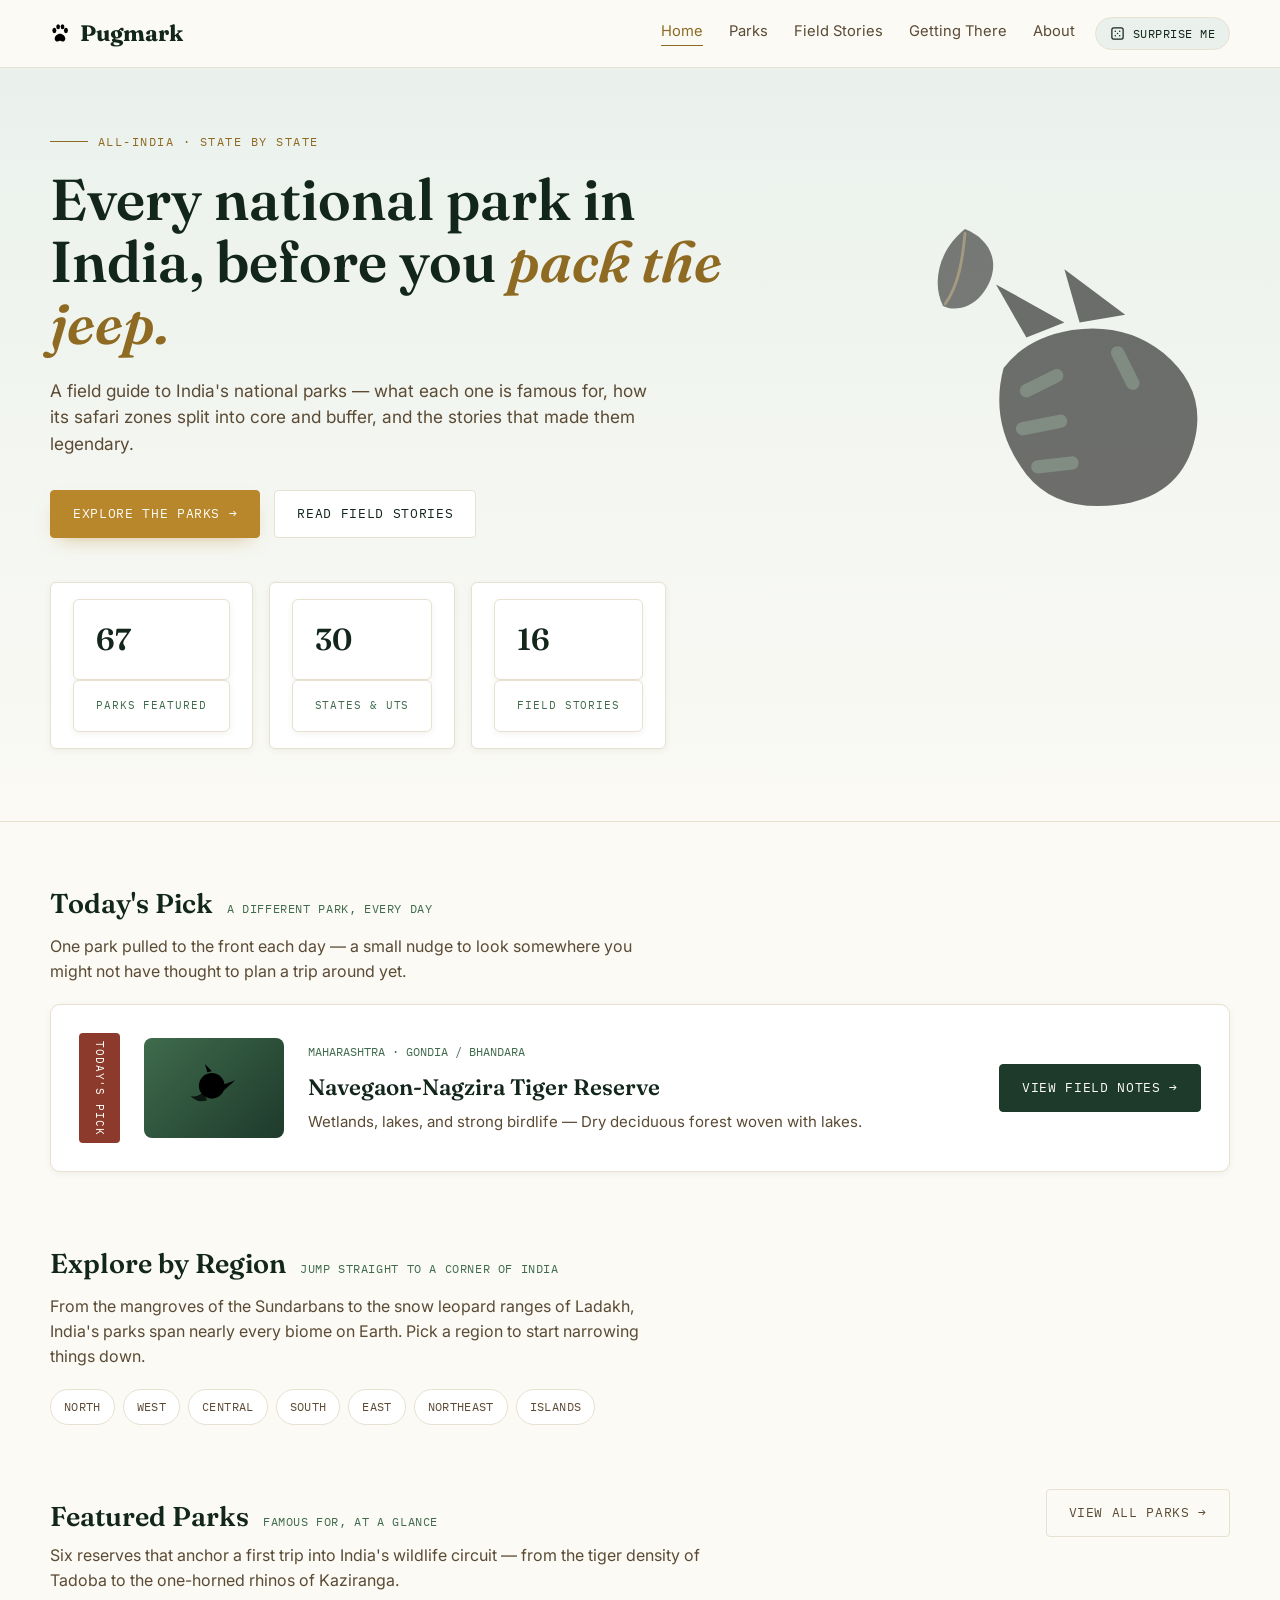
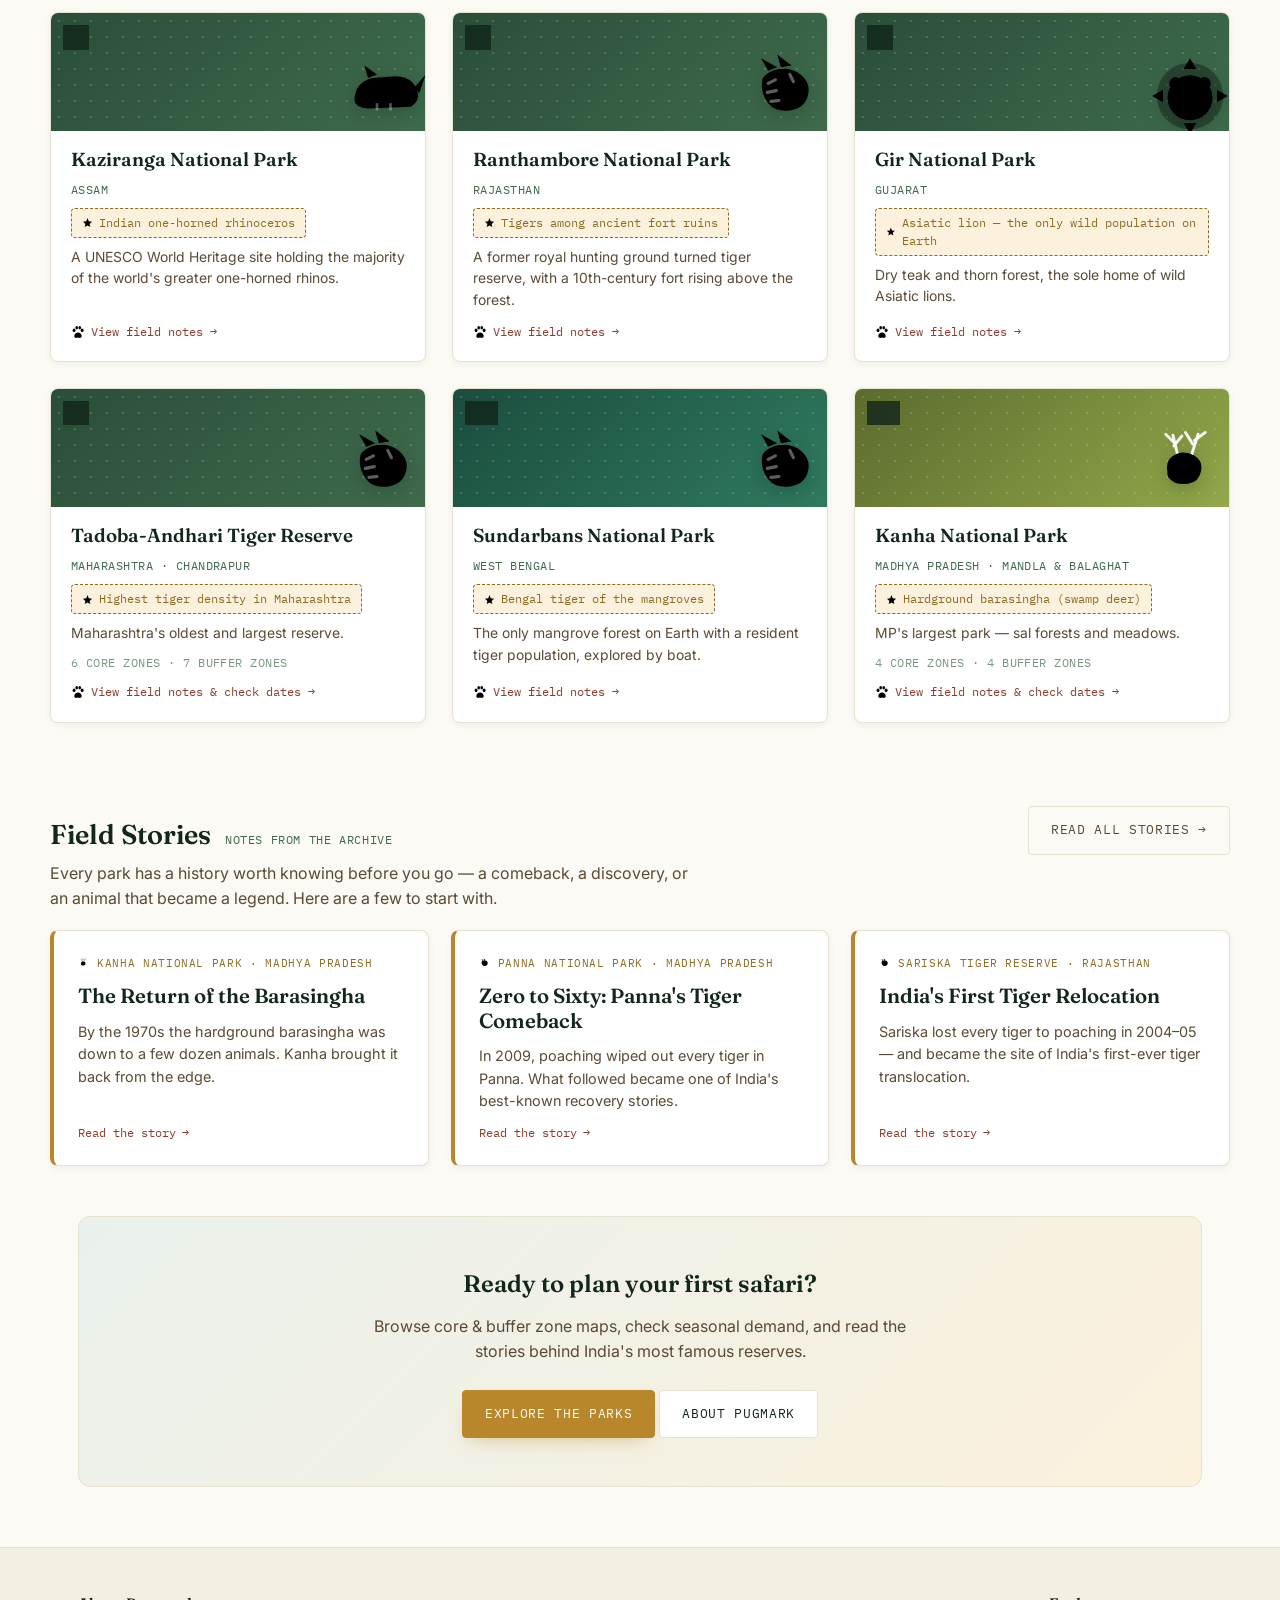
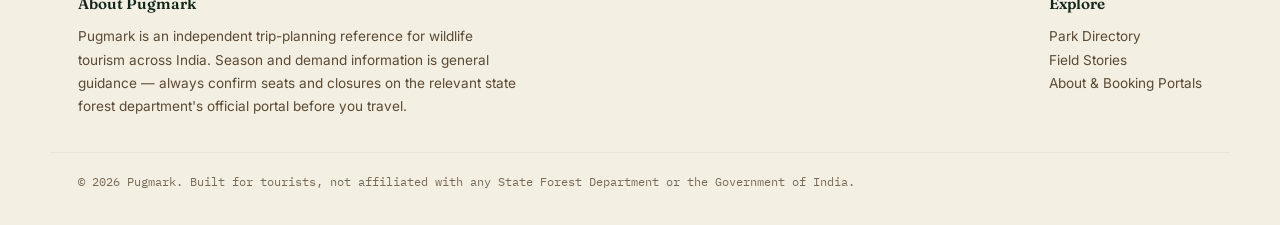
==== commit ef0b2fde: "Add photos to the home page and a full-bleed hero banner on detail pages - "Today's Pick" on the hom" ====
--- a/pugmark/index.html
+++ b/pugmark/index.html
@@ -8,7 +8,7 @@
 <link rel="icon" href="data:image/svg+xml,%3Csvg xmlns='http://www.w3.org/2000/svg' viewBox='0 0 64 64'%3E%3Crect width='64' height='64' rx='14' fill='%231E3A2B'/%3E%3Cg fill='%23B8862B'%3E%3Cpath d='M32 34c-9 0-17 8-17 16 0 6 4 9 9 9 4 0 7-2 8-2s4 2 8 2c5 0 9-3 9-9 0-8-8-16-17-16z'/%3E%3Cellipse cx='14' cy='24' rx='6.5' ry='8.5'/%3E%3Cellipse cx='26' cy='12' rx='6' ry='8'/%3E%3Cellipse cx='40' cy='12' rx='6' ry='8'/%3E%3Cellipse cx='51' cy='24' rx='6.5' ry='8.5'/%3E%3C/g%3E%3C/svg%3E">
 <link rel="preconnect" href="https://fonts.googleapis.com">
 <link href="https://fonts.googleapis.com/css2?family=Fraunces:opsz,wght@9..144,400;9..144,500;9..144,600;9..144,700&family=Inter:wght@400;500;600;700&family=IBM+Plex+Mono:wght@400;500;600&display=swap" rel="stylesheet">
-<link rel="stylesheet" href="assets/style.css?v=20260811b">
+<link rel="stylesheet" href="assets/style.css?v=20260811d">
 <script>document.documentElement.classList.add('js');</script>
 </head>
 <body>
@@ -222,8 +222,8 @@
 
 <button class="back-to-top" id="backToTop" aria-label="Back to top"><svg viewBox="0 0 24 24" fill="none" stroke="currentColor" stroke-width="2"><line x1="4" y1="12" x2="19" y2="12"/><polyline points="13 6 19 12 13 18"/></svg></button>
 
-<script src="assets/data.js?v=20260811b"></script>
-<script src="assets/app.js?v=20260811b"></script>
-<script src="assets/site.js?v=20260811b"></script>
+<script src="assets/data.js?v=20260811d"></script>
+<script src="assets/app.js?v=20260811d"></script>
+<script src="assets/site.js?v=20260811d"></script>
 </body>
 </html>
--- a/pugmark/assets/style.css
+++ b/pugmark/assets/style.css
@@ -182,16 +182,35 @@
 .section-head-row{display:flex; align-items:flex-end; justify-content:space-between; gap:20px; flex-wrap:wrap;}
 
 /* ---------- Park-of-the-day ---------- */
-.potd{background:var(--surface); border:1px solid var(--paper-line); border-radius:10px; padding:28px; display:grid; grid-template-columns:auto 1fr auto; gap:24px; align-items:center; box-shadow:var(--shadow-card);}
+.potd{background:var(--surface); border:1px solid var(--paper-line); border-radius:10px; padding:28px; display:grid; grid-template-columns:auto 140px 1fr auto; gap:24px; align-items:center; box-shadow:var(--shadow-card);}
 .potd .potd-badge{font-family:'IBM Plex Mono', monospace; font-size:0.7rem; text-transform:uppercase; letter-spacing:0.08em; color:var(--on-accent); background:var(--rust); padding:8px 12px; border-radius:4px; writing-mode:vertical-rl; text-orientation:mixed;}
+.potd-art{position:relative; width:140px; height:100px; border-radius:8px; overflow:hidden; background:linear-gradient(135deg, var(--moss), var(--canopy)); flex-shrink:0;}
+.potd-photo{position:absolute; inset:0; width:100%; height:100%; object-fit:cover; display:none;}
+.potd-art.has-photo .potd-photo{display:block;}
+.potd-art.has-photo .potd-animal{display:none;}
+.potd-animal{position:absolute; inset:0; width:100%; height:100%; padding:22px; color:rgba(255,255,255,.85);}
 .potd h3{font-size:1.4rem; margin-bottom:6px;}
 .potd .potd-loc{font-family:'IBM Plex Mono', monospace; font-size:0.78rem; color:var(--moss); text-transform:uppercase; margin-bottom:8px;}
 .potd p{font-size:0.94rem; color:var(--bark);}
-@media (max-width:640px){ .potd{grid-template-columns:1fr;} .potd .potd-badge{writing-mode:horizontal-tb; width:fit-content;} }
+@media (max-width:640px){ .potd{grid-template-columns:1fr;} .potd .potd-badge{writing-mode:horizontal-tb; width:fit-content;} .potd-art{width:100%; height:160px;} }
 
 /* ---------- Detail pages (park + story) ---------- */
 .detail-hero{background:linear-gradient(180deg, var(--moss-pale) 0%, var(--bg) 100%); padding:36px 0 36px; border-bottom:1px solid var(--paper-line); position:relative; overflow:hidden;}
-.detail-hero-row{display:flex; align-items:center; gap:26px; position:relative; z-index:2;}
+/* Full-bleed real photo banner (see data.js PARK_IMAGES/SPECIES_IMAGES),
+   hidden until app.js's loader confirms one of the candidates actually
+   loaded -- until then the plain habitat-color gradient above still shows. */
+.detail-hero-photo{position:absolute; inset:0; width:100%; height:100%; object-fit:cover; z-index:0; display:none;}
+.detail-hero.has-photo{min-height:320px; display:flex; align-items:flex-end; padding-bottom:32px;}
+.detail-hero.has-photo .detail-hero-photo{display:block;}
+.detail-hero.has-photo .detail-animal-bg{display:none;}
+.detail-hero.has-photo::after{content:''; position:absolute; inset:0; z-index:1; pointer-events:none;
+  background:linear-gradient(180deg, rgba(18,38,27,.12) 0%, rgba(18,38,27,.78) 100%);}
+.detail-hero.has-photo .badge{background:rgba(255,255,255,.92); color:var(--canopy-deep); padding:4px 10px; border-radius:4px;}
+.detail-hero.has-photo h1{color:#fff;}
+.detail-hero.has-photo .loc{color:rgba(255,255,255,.88);}
+.detail-hero .photo-credit{position:absolute; right:14px; bottom:12px; z-index:2;}
+@media (max-width:640px){ .detail-hero.has-photo{min-height:220px;} }
+.detail-hero-row{display:flex; align-items:center; gap:26px; position:relative; z-index:2; width:100%;}
 .detail-animal-wrap{position:relative; width:118px; height:118px; flex-shrink:0; background:var(--surface); border:1px solid var(--paper-line); border-radius:50%; box-shadow:var(--shadow-soft); overflow:hidden; animation:float 5s ease-in-out infinite;}
 .detail-animal{width:100%; height:100%; display:block; color:var(--canopy); padding:22px;}
 /* Real photo (see data.js PARK_IMAGES/SPECIES_IMAGES), hidden until app.js's
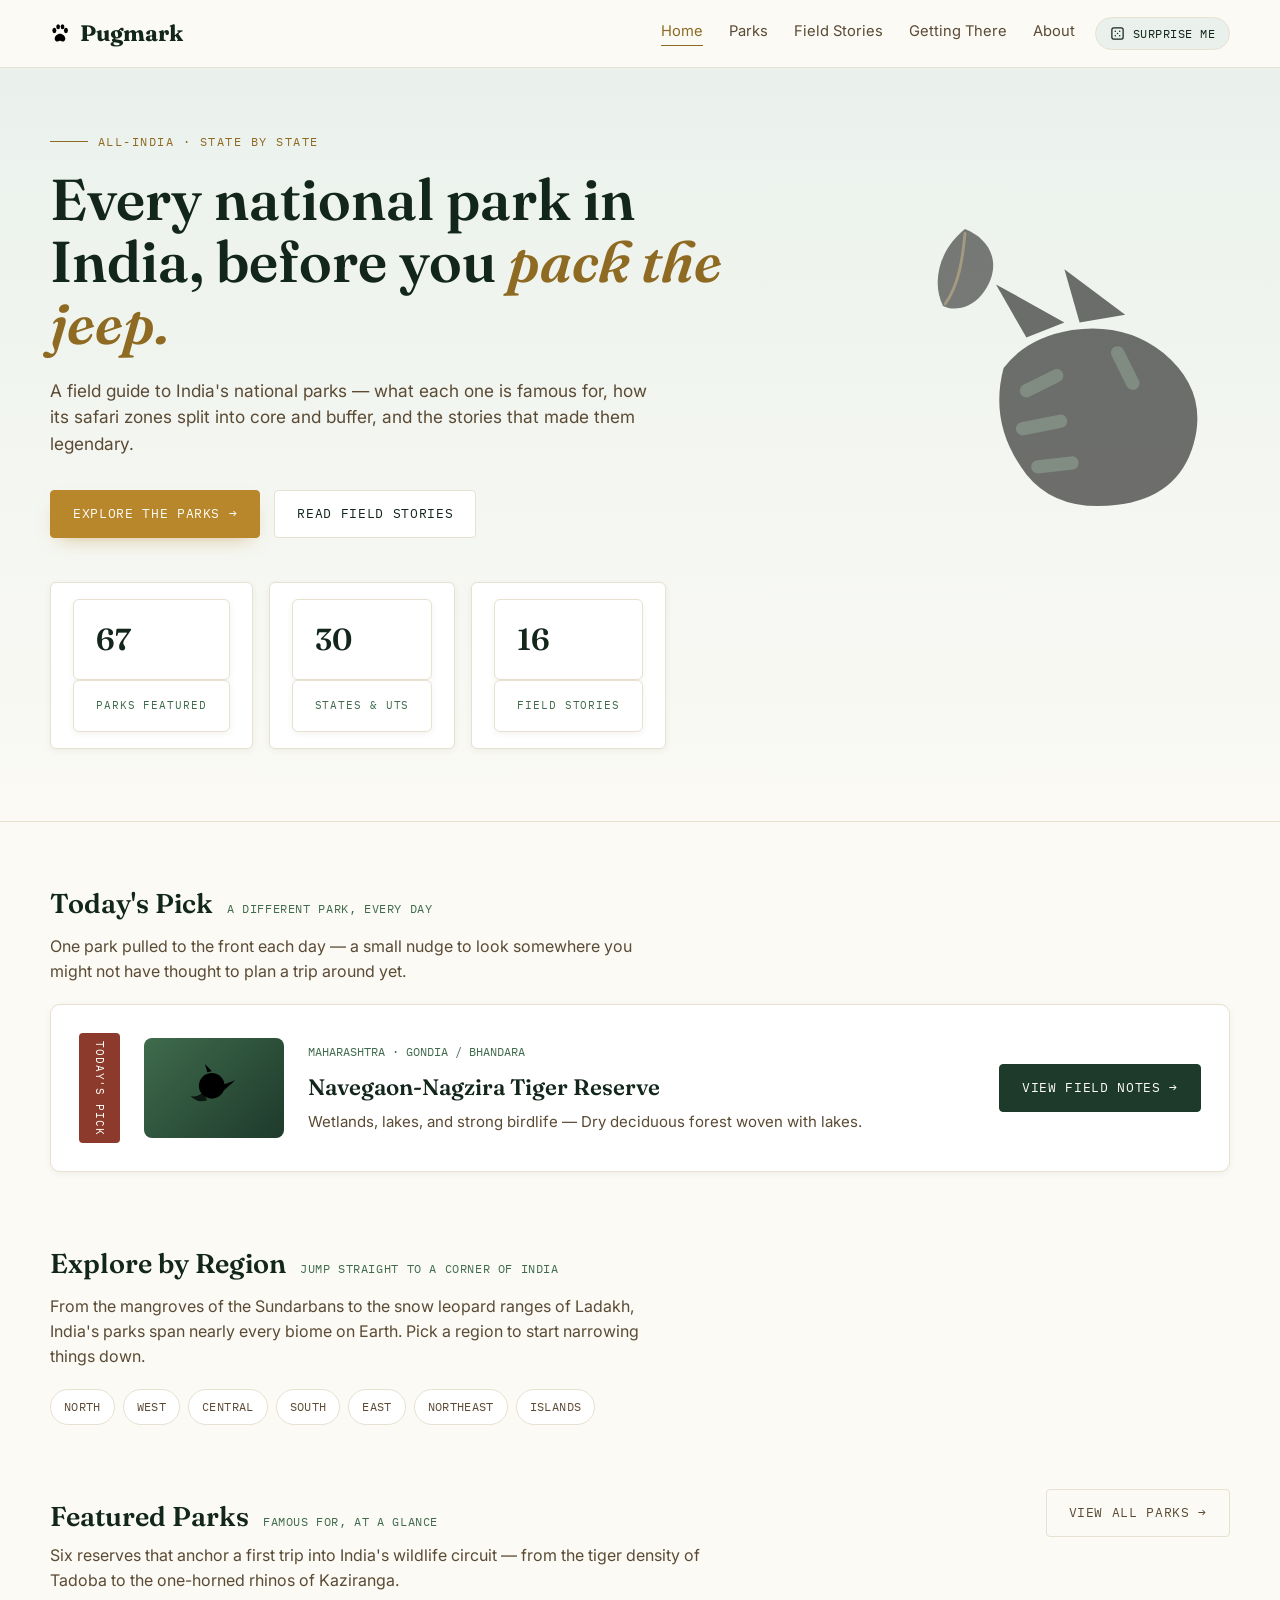
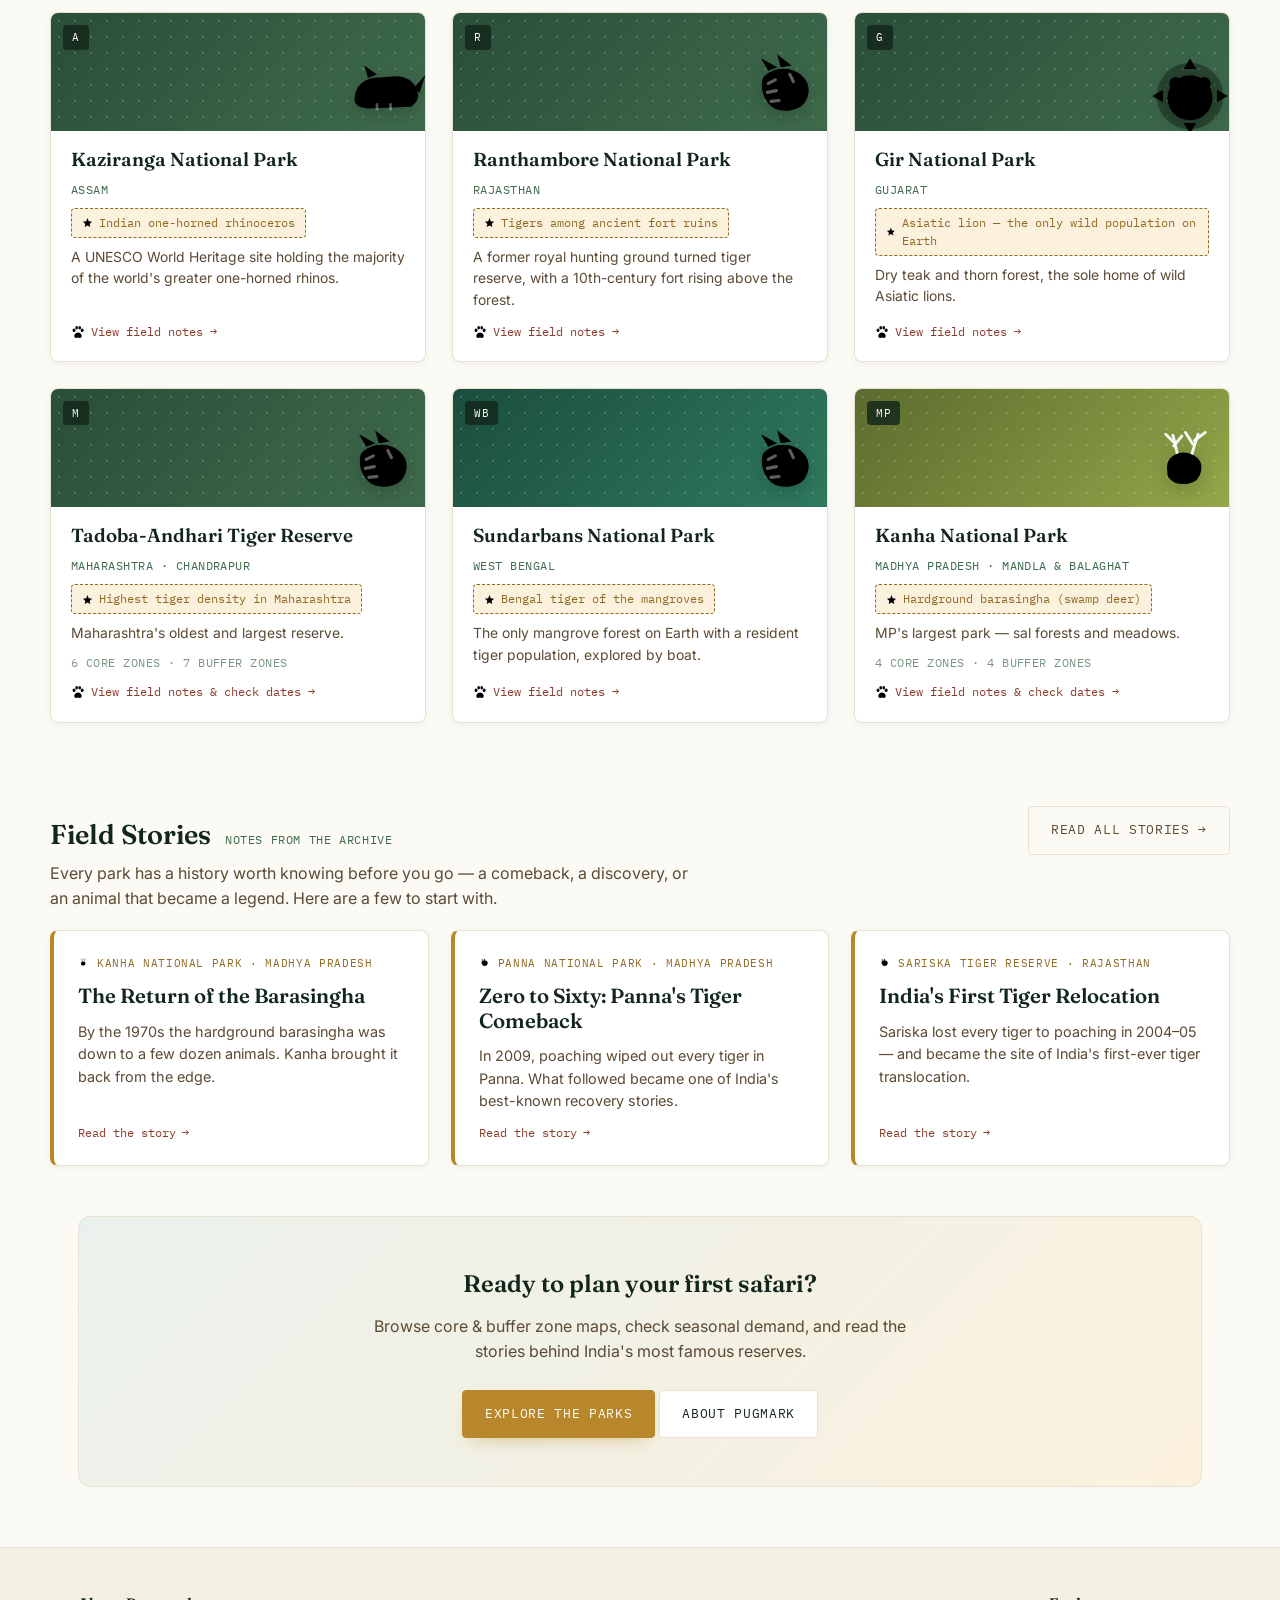
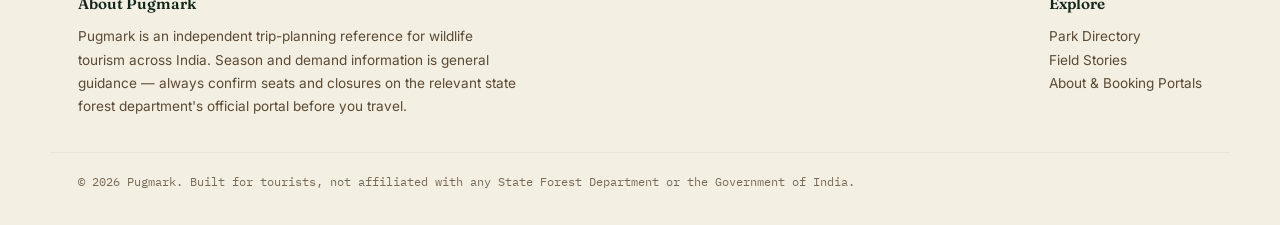
==== commit 3e554155: "Add a randomized homepage hero photo, fix slow/flashing photo loads Homepage: - The hero now shows a" ====
--- a/pugmark/index.html
+++ b/pugmark/index.html
@@ -8,7 +8,7 @@
 <link rel="icon" href="data:image/svg+xml,%3Csvg xmlns='http://www.w3.org/2000/svg' viewBox='0 0 64 64'%3E%3Crect width='64' height='64' rx='14' fill='%231E3A2B'/%3E%3Cg fill='%23B8862B'%3E%3Cpath d='M32 34c-9 0-17 8-17 16 0 6 4 9 9 9 4 0 7-2 8-2s4 2 8 2c5 0 9-3 9-9 0-8-8-16-17-16z'/%3E%3Cellipse cx='14' cy='24' rx='6.5' ry='8.5'/%3E%3Cellipse cx='26' cy='12' rx='6' ry='8'/%3E%3Cellipse cx='40' cy='12' rx='6' ry='8'/%3E%3Cellipse cx='51' cy='24' rx='6.5' ry='8.5'/%3E%3C/g%3E%3C/svg%3E">
 <link rel="preconnect" href="https://fonts.googleapis.com">
 <link href="https://fonts.googleapis.com/css2?family=Fraunces:opsz,wght@9..144,400;9..144,500;9..144,600;9..144,700&family=Inter:wght@400;500;600;700&family=IBM+Plex+Mono:wght@400;500;600&display=swap" rel="stylesheet">
-<link rel="stylesheet" href="assets/style.css?v=20260811d">
+<link rel="stylesheet" href="assets/style.css?v=20260811e">
 <script>document.documentElement.classList.add('js');</script>
 </head>
 <body>
@@ -133,8 +133,10 @@
       </div>
     </div>
     <div class="hero-art-wrap" aria-hidden="true">
+      <img class="hero-photo" id="heroPhoto" alt="">
       <svg class="hero-art" viewBox="0 0 100 100"><use href="#icon-tiger"/></svg>
       <svg class="hero-art-leaf" viewBox="0 0 100 100"><use href="#icon-leaf"/></svg>
+      <div class="photo-credit"></div>
     </div>
   </div>
 
@@ -222,8 +224,8 @@
 
 <button class="back-to-top" id="backToTop" aria-label="Back to top"><svg viewBox="0 0 24 24" fill="none" stroke="currentColor" stroke-width="2"><line x1="4" y1="12" x2="19" y2="12"/><polyline points="13 6 19 12 13 18"/></svg></button>
 
-<script src="assets/data.js?v=20260811d"></script>
-<script src="assets/app.js?v=20260811d"></script>
-<script src="assets/site.js?v=20260811d"></script>
+<script src="assets/data.js?v=20260811e"></script>
+<script src="assets/app.js?v=20260811e"></script>
+<script src="assets/site.js?v=20260811e"></script>
 </body>
 </html>
--- a/pugmark/assets/style.css
+++ b/pugmark/assets/style.css
@@ -99,8 +99,14 @@
 .hero .stats .num{font-family:'Fraunces',serif; font-size:1.9rem; color:var(--canopy-deep); font-weight:600;}
 .hero .stats .lbl{font-family:'IBM Plex Mono', monospace; font-size:0.7rem; text-transform:uppercase; letter-spacing:0.08em; color:var(--moss);}
 .hero-art-wrap{position:absolute; right:0; top:0; bottom:0; width:46%; pointer-events:none; z-index:1; overflow:hidden;}
-.hero-art{position:absolute; right:-20px; top:50%; transform:translateY(-50%); width:380px; height:380px; color:var(--moss-light); opacity:0.55; animation:float 6s ease-in-out infinite;}
-.hero-art-leaf{position:absolute; right:260px; top:20%; width:110px; height:110px; color:var(--ochre); opacity:0.5; animation:float 5s ease-in-out infinite; animation-delay:.6s;}
+.hero-art{position:absolute; right:-20px; top:50%; transform:translateY(-50%); width:380px; height:380px; color:var(--moss-light); opacity:0.55; animation:float 6s ease-in-out infinite; transition:opacity .35s ease;}
+.hero-art-leaf{position:absolute; right:260px; top:20%; width:110px; height:110px; color:var(--ochre); opacity:0.5; animation:float 5s ease-in-out infinite; animation-delay:.6s; transition:opacity .35s ease;}
+/* Real photo of a random park's famous wildlife, hidden until app.js's
+   loader confirms it actually loaded -- until then the floating icons above still show. */
+.hero-photo{position:absolute; right:24px; top:50%; transform:translateY(-50%); width:320px; height:320px; border-radius:20px; object-fit:cover; box-shadow:var(--shadow-soft); opacity:0; transition:opacity .5s ease;}
+.hero-art-wrap.has-photo .hero-photo{opacity:1;}
+.hero-art-wrap.has-photo .hero-art, .hero-art-wrap.has-photo .hero-art-leaf{opacity:0;}
+.hero-art-wrap .photo-credit{right:24px; bottom:8px; top:auto;}
 @media (max-width:980px){ .hero-art-wrap{display:none;} }
 @media (prefers-reduced-motion: reduce){ .hero-art, .hero-art-leaf{animation:none;} }
 
@@ -148,9 +154,9 @@
 .card-art{height:118px; position:relative; overflow:hidden; display:flex; align-items:flex-end; padding:0;}
 /* Real photo (see data.js PARK_IMAGES/SPECIES_IMAGES), hidden until app.js's
    loader confirms one of the candidate URLs actually loaded. */
-.card-photo{position:absolute; inset:0; width:100%; height:100%; object-fit:cover; z-index:0; display:none;}
-.card-art.has-photo .card-photo{display:block;}
-.card-art.has-photo .card-animal{display:none;}
+.card-photo{position:absolute; inset:0; width:100%; height:100%; object-fit:cover; z-index:0; opacity:0; pointer-events:none; transition:opacity .35s ease;}
+.card-art.has-photo .card-photo{opacity:1;}
+.card-art.has-photo .card-animal{opacity:0;}
 .card-art.has-photo::before{opacity:0;}
 .photo-credit{position:absolute; right:6px; bottom:4px; z-index:2; font-family:'IBM Plex Mono', monospace; font-size:0.6rem; color:rgba(255,255,255,0.75); text-shadow:0 1px 2px rgba(0,0,0,.6); pointer-events:none;}
 /* Always-on dappled-light texture, layered above the habitat gradient (which is
@@ -164,7 +170,7 @@
   opacity:0; transition:opacity .3s ease;}
 .card:hover .card-art::after{opacity:1;}
 .card-badge{position:absolute; top:12px; left:12px; z-index:3; font-family:'IBM Plex Mono', monospace; font-size:0.66rem; text-transform:uppercase; letter-spacing:0.06em; background:rgba(18,38,27,0.82); color:var(--on-accent); padding:4px 9px; border-radius:4px; backdrop-filter:blur(3px);}
-.card-animal{position:absolute; right:-6px; bottom:-10px; width:90px; height:90px; color:rgba(255,255,255,0.92); pointer-events:none; z-index:2; transition:transform .25s ease; filter:drop-shadow(0 6px 10px rgba(0,0,0,.18));}
+.card-animal{position:absolute; right:-6px; bottom:-10px; width:90px; height:90px; color:rgba(255,255,255,0.92); pointer-events:none; z-index:2; transition:transform .25s ease, opacity .3s ease; filter:drop-shadow(0 6px 10px rgba(0,0,0,.18));}
 .card:hover .card-animal{transform:scale(1.08) translateY(-2px);}
 .card-body{padding:18px 20px 20px; display:flex; flex-direction:column; gap:9px; flex:1;}
 .card-body h3{font-size:1.18rem; line-height:1.18;}
@@ -185,10 +191,10 @@
 .potd{background:var(--surface); border:1px solid var(--paper-line); border-radius:10px; padding:28px; display:grid; grid-template-columns:auto 140px 1fr auto; gap:24px; align-items:center; box-shadow:var(--shadow-card);}
 .potd .potd-badge{font-family:'IBM Plex Mono', monospace; font-size:0.7rem; text-transform:uppercase; letter-spacing:0.08em; color:var(--on-accent); background:var(--rust); padding:8px 12px; border-radius:4px; writing-mode:vertical-rl; text-orientation:mixed;}
 .potd-art{position:relative; width:140px; height:100px; border-radius:8px; overflow:hidden; background:linear-gradient(135deg, var(--moss), var(--canopy)); flex-shrink:0;}
-.potd-photo{position:absolute; inset:0; width:100%; height:100%; object-fit:cover; display:none;}
-.potd-art.has-photo .potd-photo{display:block;}
-.potd-art.has-photo .potd-animal{display:none;}
-.potd-animal{position:absolute; inset:0; width:100%; height:100%; padding:22px; color:rgba(255,255,255,.85);}
+.potd-photo{position:absolute; inset:0; width:100%; height:100%; object-fit:cover; opacity:0; pointer-events:none; transition:opacity .35s ease;}
+.potd-art.has-photo .potd-photo{opacity:1;}
+.potd-art.has-photo .potd-animal{opacity:0;}
+.potd-animal{position:absolute; inset:0; width:100%; height:100%; padding:22px; color:rgba(255,255,255,.85); transition:opacity .3s ease;}
 .potd h3{font-size:1.4rem; margin-bottom:6px;}
 .potd .potd-loc{font-family:'IBM Plex Mono', monospace; font-size:0.78rem; color:var(--moss); text-transform:uppercase; margin-bottom:8px;}
 .potd p{font-size:0.94rem; color:var(--bark);}
@@ -199,12 +205,13 @@
 /* Full-bleed real photo banner (see data.js PARK_IMAGES/SPECIES_IMAGES),
    hidden until app.js's loader confirms one of the candidates actually
    loaded -- until then the plain habitat-color gradient above still shows. */
-.detail-hero-photo{position:absolute; inset:0; width:100%; height:100%; object-fit:cover; z-index:0; display:none;}
+.detail-hero-photo{position:absolute; inset:0; width:100%; height:100%; object-fit:cover; z-index:0; opacity:0; pointer-events:none; transition:opacity .4s ease;}
 .detail-hero.has-photo{min-height:320px; display:flex; align-items:flex-end; padding-bottom:32px;}
-.detail-hero.has-photo .detail-hero-photo{display:block;}
+.detail-hero.has-photo .detail-hero-photo{opacity:1;}
 .detail-hero.has-photo .detail-animal-bg{display:none;}
-.detail-hero.has-photo::after{content:''; position:absolute; inset:0; z-index:1; pointer-events:none;
+.detail-hero::after{content:''; position:absolute; inset:0; z-index:1; pointer-events:none; opacity:0; transition:opacity .4s ease;
   background:linear-gradient(180deg, rgba(18,38,27,.12) 0%, rgba(18,38,27,.78) 100%);}
+.detail-hero.has-photo::after{opacity:1;}
 .detail-hero.has-photo .badge{background:rgba(255,255,255,.92); color:var(--canopy-deep); padding:4px 10px; border-radius:4px;}
 .detail-hero.has-photo h1{color:#fff;}
 .detail-hero.has-photo .loc{color:rgba(255,255,255,.88);}
@@ -212,12 +219,12 @@
 @media (max-width:640px){ .detail-hero.has-photo{min-height:220px;} }
 .detail-hero-row{display:flex; align-items:center; gap:26px; position:relative; z-index:2; width:100%;}
 .detail-animal-wrap{position:relative; width:118px; height:118px; flex-shrink:0; background:var(--surface); border:1px solid var(--paper-line); border-radius:50%; box-shadow:var(--shadow-soft); overflow:hidden; animation:float 5s ease-in-out infinite;}
-.detail-animal{width:100%; height:100%; display:block; color:var(--canopy); padding:22px;}
+.detail-animal{width:100%; height:100%; display:block; color:var(--canopy); padding:22px; transition:opacity .3s ease;}
 /* Real photo (see data.js PARK_IMAGES/SPECIES_IMAGES), hidden until app.js's
    loader confirms one of the candidate URLs actually loaded. */
-.detail-animal-photo{position:absolute; inset:0; width:100%; height:100%; object-fit:cover; display:none;}
-.detail-animal-wrap.has-photo .detail-animal-photo{display:block;}
-.detail-animal-wrap.has-photo .detail-animal{display:none;}
+.detail-animal-photo{position:absolute; inset:0; width:100%; height:100%; object-fit:cover; opacity:0; pointer-events:none; transition:opacity .35s ease;}
+.detail-animal-wrap.has-photo .detail-animal-photo{opacity:1;}
+.detail-animal-wrap.has-photo .detail-animal{opacity:0;}
 .detail-animal-bg{position:absolute; right:-40px; top:-30px; width:280px; height:280px; color:var(--ochre); opacity:0.08; pointer-events:none; z-index:1;}
 @media (max-width:640px){ .detail-animal-wrap{width:80px; height:80px;} .detail-animal{padding:16px;} .detail-animal-bg{display:none;} }
 @keyframes float{ 0%,100%{ transform:translateY(0); } 50%{ transform:translateY(-8px); } }
